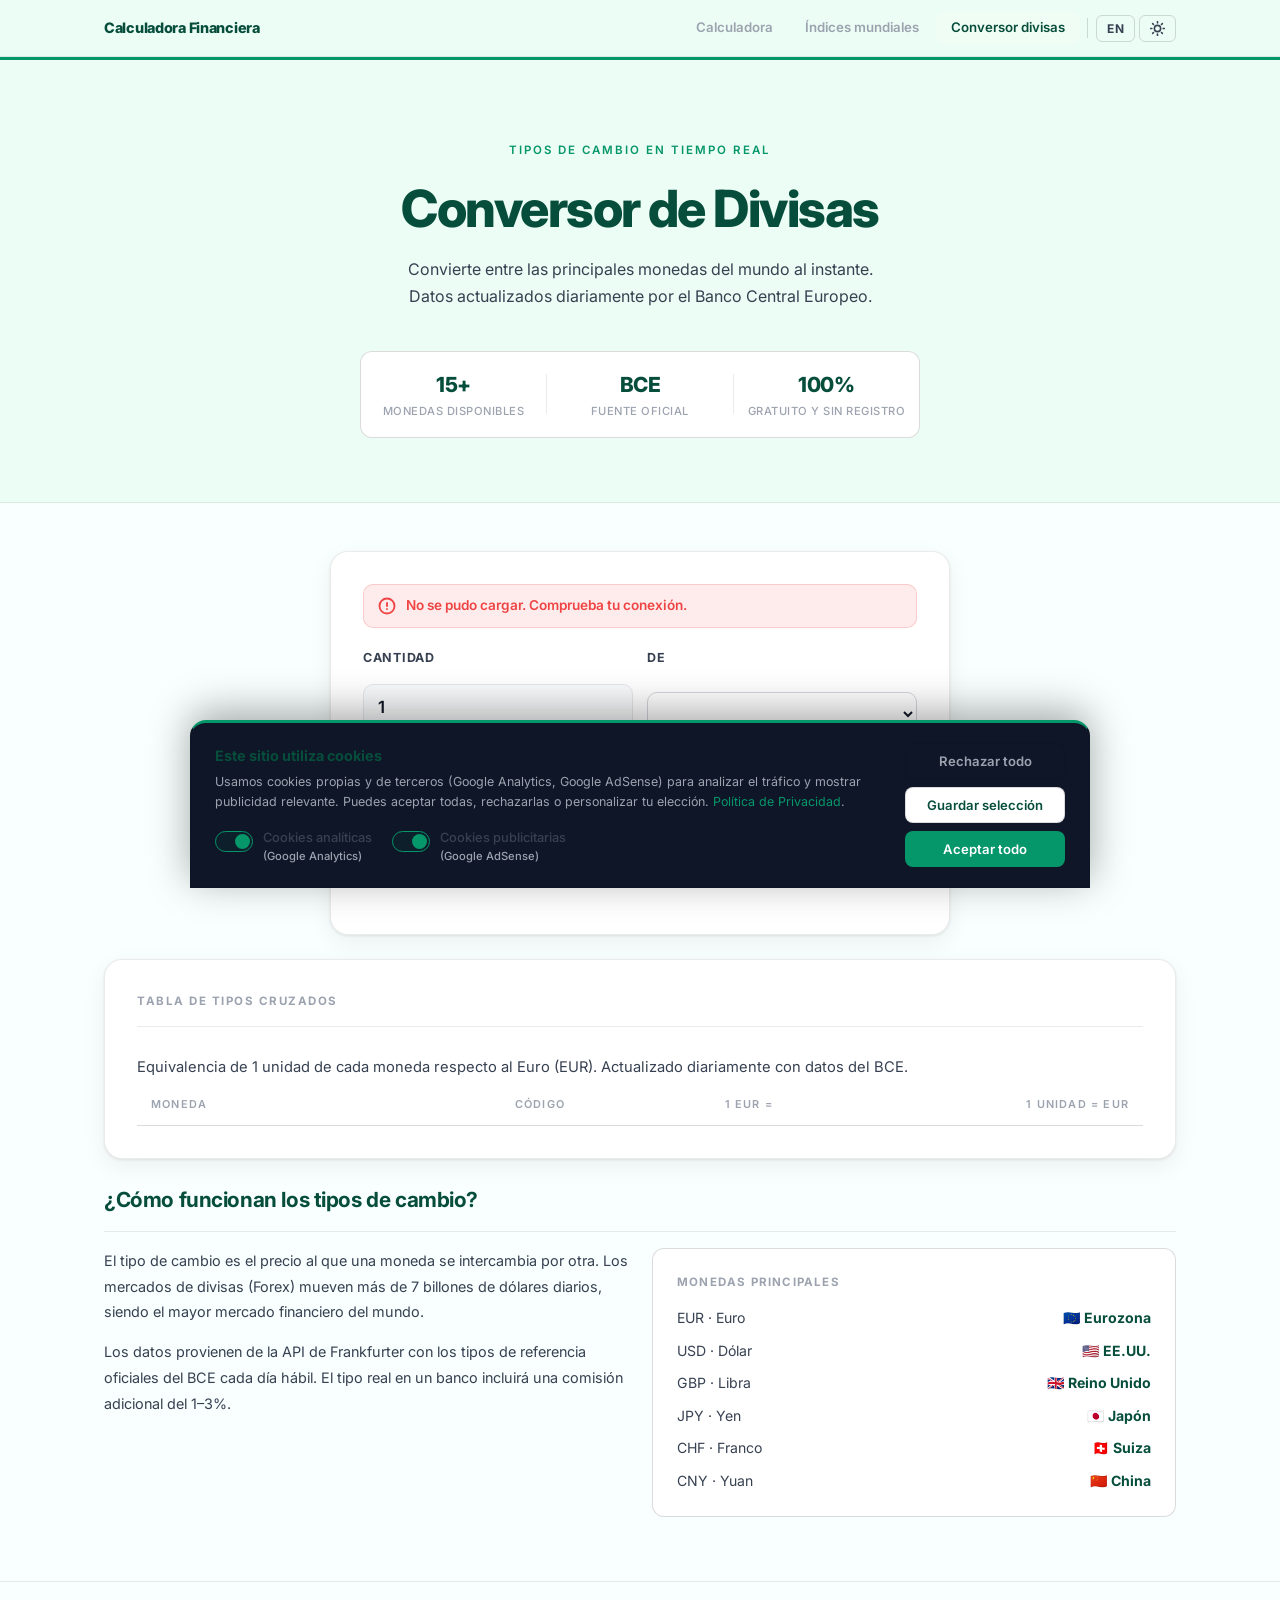
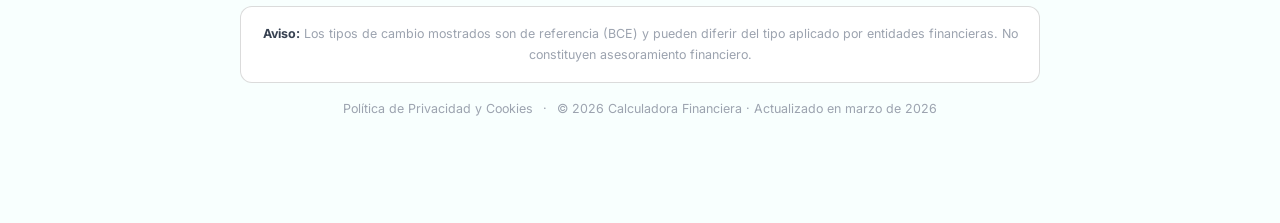
==== conversor.html @ e40b364d "la madre que me pario" ====
<!DOCTYPE html>
<html lang="es">
<head>
  <meta charset="UTF-8" />
  <script>
    document.documentElement.setAttribute('data-theme',
      localStorage.getItem('theme') ||
      (window.matchMedia('(prefers-color-scheme: light)').matches ? 'light' : 'dark')
    );
  </script>
  <meta name="viewport" content="width=device-width, initial-scale=1.0" />
  <meta name="description" content="Conversor de divisas en tiempo real. Convierte entre Euro, Dólar, Libra, Yen, Franco Suizo, Yuan y más de 15 monedas al instante." />
  <meta name="robots" content="index, follow" />
  <link rel="canonical" href="https://calculadoracompuesta.netlify.app/conversor.html" />
  <link rel="icon" type="image/svg+xml" href="favicon.svg" />

  <!-- Open Graph -->
  <meta property="og:type"         content="website" />
  <meta property="og:title"        content="Conversor de Divisas en Tiempo Real" />
  <meta property="og:description"  content="Convierte entre más de 15 monedas al instante. Gratis y sin registro." />
  <meta property="og:url"          content="https://calculadoracompuesta.netlify.app/conversor.html" />
  <meta property="og:image"        content="https://calculadoracompuesta.netlify.app/og-image.png" />
  <meta property="og:image:width"  content="1200" />
  <meta property="og:image:height" content="630" />
  <meta property="og:locale"       content="es_ES" />

  <!-- Twitter / X -->
  <meta name="twitter:card"        content="summary_large_image" />
  <meta name="twitter:title"       content="Conversor de Divisas en Tiempo Real" />
  <meta name="twitter:image"       content="https://calculadoracompuesta.netlify.app/og-image.png" />

  <title>Conversor de Divisas en Tiempo Real | Calculadora Financiera</title>

  <link rel="preconnect" href="https://fonts.googleapis.com" />
  <link rel="preconnect" href="https://fonts.gstatic.com" crossorigin />
  <link href="https://fonts.googleapis.com/css2?family=Inter:wght@400;600;700;800&display=swap" rel="stylesheet" />
  <link rel="stylesheet" href="style.css" />
  <link rel="stylesheet" href="cookies.css" />
  <link rel="stylesheet" href="conversor.css" />
</head>
<body>

  <!-- NAV -->
  <nav class="site-nav">
    <div class="nav-inner">
      <a href="index.html" class="nav-logo" data-i18n="nav.logo">Calculadora Financiera</a>
      <div class="nav-links">
        <a href="index.html"    class="nav-link" data-i18n="nav.calc">Calculadora</a>
        <a href="indices.html"  class="nav-link" data-i18n="nav.indices">Índices mundiales</a>
        <a href="conversor.html" class="nav-link active" data-i18n="nav.conversor">Conversor divisas</a>
        <div class="nav-divider"></div>
        <button class="nav-btn lang-btn" id="lang-toggle" onclick="toggleLang()" title="Switch language">EN</button>
        <button class="nav-btn theme-btn" id="theme-toggle" onclick="toggleTheme()" aria-label="Cambiar tema">
          <svg class="icon-moon" width="15" height="15" viewBox="0 0 24 24" fill="none" stroke="currentColor" stroke-width="2.5" stroke-linecap="round" stroke-linejoin="round"><path d="M21 12.79A9 9 0 1 1 11.21 3 7 7 0 0 0 21 12.79z"/></svg>
          <svg class="icon-sun"  width="15" height="15" viewBox="0 0 24 24" fill="none" stroke="currentColor" stroke-width="2.5" stroke-linecap="round" stroke-linejoin="round"><circle cx="12" cy="12" r="5"/><line x1="12" y1="1" x2="12" y2="3"/><line x1="12" y1="21" x2="12" y2="23"/><line x1="4.22" y1="4.22" x2="5.64" y2="5.64"/><line x1="18.36" y1="18.36" x2="19.78" y2="19.78"/><line x1="1" y1="12" x2="3" y2="12"/><line x1="21" y1="12" x2="23" y2="12"/><line x1="4.22" y1="19.78" x2="5.64" y2="18.36"/><line x1="18.36" y1="5.64" x2="19.78" y2="4.22"/></svg>
        </button>
      </div>
    </div>
  </nav>

  <!-- HEADER -->
  <header>
    <div class="header-inner">
      <div class="header-label" data-i18n="conv.header.label">Tipos de cambio en tiempo real</div>
      <h1 data-i18n="conv.header.h1">Conversor de Divisas</h1>
      <p data-i18n="conv.header.p">Convierte entre las principales monedas del mundo al instante. Datos actualizados diariamente por el Banco Central Europeo.</p>
      <div class="header-stats">
        <div class="stat"><span class="stat-num">15+</span><span class="stat-desc" data-i18n="conv.stat1">monedas disponibles</span></div>
        <div class="stat-divider"></div>
        <div class="stat"><span class="stat-num">BCE</span><span class="stat-desc" data-i18n="conv.stat2">fuente oficial</span></div>
        <div class="stat-divider"></div>
        <div class="stat"><span class="stat-num">100%</span><span class="stat-desc" data-i18n="stat.free">gratuito y sin registro</span></div>
      </div>
    </div>
  </header>

  <main class="container">

    <!-- CONVERSOR PRINCIPAL -->
    <div class="card conv-card">

      <!-- Estado: cargando / error -->
      <div id="conv-status" class="conv-status conv-loading">
        <svg width="18" height="18" viewBox="0 0 24 24" fill="none" stroke="currentColor" stroke-width="2.5" stroke-linecap="round" stroke-linejoin="round" class="spin"><path d="M21 12a9 9 0 1 1-6.219-8.56"/></svg>
        <span data-i18n="conv.loading">Cargando tipos de cambio…</span>
      </div>

      <!-- FILA ORIGEN -->
      <div class="conv-row">
        <div class="conv-field">
          <label for="amount-from" data-i18n="conv.amount">Cantidad</label>
          <input type="number" id="amount-from" value="1" min="0" step="any"
                 oninput="convertFrom()" autocomplete="off" />
        </div>
        <div class="conv-field">
          <label for="currency-from" data-i18n="conv.from">De</label>
          <select id="currency-from" onchange="convertFrom()"></select>
        </div>
      </div>

      <!-- BOTÓN SWAP -->
      <div class="conv-swap-row">
        <button class="conv-swap-btn" onclick="swapCurrencies()" aria-label="Intercambiar monedas" title="Intercambiar">
          <svg width="20" height="20" viewBox="0 0 24 24" fill="none" stroke="currentColor" stroke-width="2.5" stroke-linecap="round" stroke-linejoin="round">
            <path d="M7 16V4m0 0L3 8m4-4l4 4"/><path d="M17 8v12m0 0l4-4m-4 4l-4-4"/>
          </svg>
        </button>
        <div class="conv-rate-badge" id="rate-badge"></div>
      </div>

      <!-- FILA DESTINO -->
      <div class="conv-row">
        <div class="conv-field">
          <label for="amount-to" data-i18n="conv.result">Resultado</label>
          <input type="number" id="amount-to" value="" min="0" step="any"
                 oninput="convertTo()" autocomplete="off" />
        </div>
        <div class="conv-field">
          <label for="currency-to" data-i18n="conv.to">A</label>
          <select id="currency-to" onchange="convertFrom()"></select>
        </div>
      </div>

      <!-- ÚLTIMA ACTUALIZACIÓN -->
      <p class="conv-updated" id="conv-updated"></p>

    </div>

    <!-- TABLA DE TIPOS CRUZADOS -->
    <div class="card" style="margin-top:24px;">
      <h2 data-i18n="conv.table.h2">Tabla de tipos cruzados</h2>
      <p class="content-lead" data-i18n="conv.table.p">Equivalencia de 1 unidad de cada moneda respecto al Euro (EUR). Actualizado diariamente con datos del BCE.</p>
      <div class="table-wrap" style="margin-top:16px;">
        <table id="rates-table">
          <thead>
            <tr>
              <th data-i18n="conv.th.currency">Moneda</th>
              <th data-i18n="conv.th.code">Código</th>
              <th data-i18n="conv.th.rate">1 EUR =</th>
              <th data-i18n="conv.th.inverse">1 unidad = EUR</th>
            </tr>
          </thead>
          <tbody id="rates-tbody"></tbody>
        </table>
      </div>
    </div>

    <!-- SECCIÓN EDUCATIVA -->
    <section class="content-section" style="margin-top:24px;">
      <h2 class="content-h2" data-i18n="conv.edu.h2">¿Cómo funcionan los tipos de cambio?</h2>
      <div class="content-grid">
        <div>
          <p data-i18n="conv.edu.p1">El tipo de cambio es el precio al que una moneda se intercambia por otra. Los mercados de divisas (Forex) mueven más de 7 billones de dólares diarios, siendo el mayor mercado financiero del mundo. Los tipos fluctúan continuamente por factores como inflación, tipos de interés, balanza comercial y decisiones de los bancos centrales.</p>
          <p style="margin-top:14px" data-i18n="conv.edu.p2">Los datos de este conversor provienen de la API de Frankfurter, que publica los tipos de referencia oficiales del Banco Central Europeo cada día hábil. Son tipos interbancarios: el tipo real que obtendrás en un banco o casa de cambio incluirá una comisión adicional del 1–3%.</p>
        </div>
        <div class="example-box">
          <div class="example-title" data-i18n="conv.edu.box.title">Monedas principales</div>
          <ul class="example-list">
            <li><span>EUR · Euro</span><strong>🇪🇺 Eurozona</strong></li>
            <li><span>USD · Dólar</span><strong>🇺🇸 EE.UU.</strong></li>
            <li><span>GBP · Libra</span><strong>🇬🇧 Reino Unido</strong></li>
            <li><span>JPY · Yen</span><strong>🇯🇵 Japón</strong></li>
            <li><span>CHF · Franco</span><strong>🇨🇭 Suiza</strong></li>
            <li><span>CNY · Yuan</span><strong>🇨🇳 China</strong></li>
          </ul>
        </div>
      </div>
    </section>

  </main>

  <footer>
    <div class="footer-inner">
      <div class="footer-disclaimer">
        <strong>Aviso:</strong> <span data-i18n="conv.footer.disc">Los tipos de cambio mostrados son de referencia (BCE) y pueden diferir del tipo aplicado por entidades financieras. No constituyen asesoramiento financiero.</span>
      </div>
      <div class="footer-links">
        <a href="privacidad.html" data-i18n="footer.privacy">Política de Privacidad y Cookies</a>
        <span>·</span>
        <span data-i18n="footer.copy">© 2026 Calculadora Financiera</span>
      </div>
    </div>
  </footer>

  <script src="conversor.js"></script>
  <script src="cookies.js"></script>
  <script src="i18n.js"></script>

</body>
</html>
---- style.css ----
/* ══════════════════════════════════════════
   RESET
══════════════════════════════════════════ */
*, *::before, *::after { box-sizing: border-box; margin: 0; padding: 0; }

/* ══════════════════════════════════════════
   TOKENS DARK (default) — Emerald Finance
══════════════════════════════════════════ */
:root {
  --bg:          #07100a;
  --bg-subtle:   #0c1810;
  --surface:     #101f14;
  --surface-mid: #152619;
  --surface-hi:  #1b3020;
  --border:      rgba(255,255,255,0.07);
  --border-mid:  rgba(255,255,255,0.12);
  /* Acento Esmeralda — dinero, crecimiento */
  --accent:      #10b981;
  --accent-glow: rgba(16,185,129,0.2);
  --accent-soft: rgba(16,185,129,0.08);
  --green:       #34d399;
  --green-soft:  rgba(52,211,153,0.1);
  --violet:      #818cf8;
  --amber:       #fbbf24;
  --red:         #f87171;
  --text-1:      #f0fdf4;
  --text-2:      #94a3b8;
  --text-3:      #4a6a60;
  --radius-sm:   8px;
  --radius-md:   12px;
  --radius-lg:   18px;
  --shadow-card: 0 1px 3px rgba(0,0,0,0.6), 0 8px 24px rgba(0,0,0,0.4);
}

/* ══════════════════════════════════════════
   TOKENS LIGHT
══════════════════════════════════════════ */
[data-theme="light"] {
  --bg:          #f8fffe;
  --bg-subtle:   #ecfdf5;
  --surface:     #ffffff;
  --surface-mid: #f0fdf4;
  --surface-hi:  #d1fae5;
  --border:      rgba(0,0,0,0.08);
  --border-mid:  rgba(0,0,0,0.14);
  --accent:      #059669;
  --accent-glow: rgba(5,150,105,0.15);
  --accent-soft: rgba(5,150,105,0.07);
  --green:       #059669;
  --green-soft:  rgba(5,150,105,0.1);
  --violet:      #7c3aed;
  --amber:       #d97706;
  --red:         #dc2626;
  --text-1:      #064e3b;
  --text-2:      #374151;
  --text-3:      #9ca3af;
  --shadow-card: 0 1px 3px rgba(0,0,0,0.08), 0 8px 24px rgba(0,0,0,0.06);
}

/* ══════════════════════════════════════════
   BASE
══════════════════════════════════════════ */
html { scroll-behavior: smooth; }
body {
  font-family: 'Inter', -apple-system, sans-serif;
  background: var(--bg);
  color: var(--text-1);
  min-height: 100vh;
  padding-bottom: 80px;
  font-size: 15px;
  line-height: 1.6;
  -webkit-font-smoothing: antialiased;
  transition: background 0.25s ease, color 0.25s ease;
}

/* ══════════════════════════════════════════
   HEADER
══════════════════════════════════════════ */
header {
  background: var(--bg-subtle);
  border-bottom: 1px solid var(--border);
  padding: 80px 24px 64px;
  position: relative;
}
header::before {
  content: '';
  position: absolute;
  top: 0; left: 0; right: 0;
  height: 3px;
  background: var(--accent);
}
.header-inner  { max-width: 720px; margin: 0 auto; text-align: center; }
.header-label  { display: inline-block; font-size: 0.72rem; font-weight: 600; letter-spacing: 2px; text-transform: uppercase; color: var(--accent); margin-bottom: 20px; }
header h1      { font-size: clamp(2rem, 5vw, 3.2rem); font-weight: 800; line-height: 1.15; color: var(--text-1); letter-spacing: -0.03em; margin-bottom: 18px; }
header p       { color: var(--text-2); font-size: 1rem; max-width: 500px; margin: 0 auto 40px; line-height: 1.7; }

.header-stats  { display: flex; justify-content: center; align-items: center; gap: 0; border: 1px solid var(--border-mid); border-radius: var(--radius-md); background: var(--surface); overflow: hidden; max-width: 560px; margin: 0 auto; }
.stat          { flex: 1; padding: 16px 12px; text-align: center; }
.stat-num      { display: block; font-size: 1.3rem; font-weight: 800; color: var(--text-1); letter-spacing: -0.02em; }
.stat-desc     { display: block; font-size: 0.7rem; color: var(--text-3); font-weight: 500; margin-top: 2px; text-transform: uppercase; letter-spacing: 0.5px; }
.stat-divider  { width: 1px; height: 40px; background: var(--border); }
@media (max-width: 500px) { .header-stats { flex-direction: column; } .stat-divider { width: 80%; height: 1px; } }

/* ══════════════════════════════════════════
   LAYOUT
══════════════════════════════════════════ */
.container { max-width: 1120px; margin: 0 auto; padding: 48px 24px 0; }
.grid      { display: grid; grid-template-columns: 1fr 1fr; gap: 24px; align-items: start; }
@media (max-width: 768px) { .grid { grid-template-columns: 1fr; } }

/* ══════════════════════════════════════════
   CARDS
══════════════════════════════════════════ */
.card    { background: var(--surface); border: 1px solid var(--border); border-radius: var(--radius-lg); padding: 32px; box-shadow: var(--shadow-card); }
.card h2 { font-size: 0.72rem; font-weight: 700; color: var(--text-3); text-transform: uppercase; letter-spacing: 1.5px; margin-bottom: 28px; padding-bottom: 16px; border-bottom: 1px solid var(--border); }

/* ══════════════════════════════════════════
   FIELDS
══════════════════════════════════════════ */
.field        { margin-bottom: 24px; }
label         { display: flex; justify-content: space-between; align-items: center; font-size: 0.85rem; color: var(--text-2); font-weight: 500; margin-bottom: 10px; }
.val-wrap     { display: flex; align-items: center; gap: 4px; background: var(--surface-hi); border: 1px solid var(--border-mid); border-radius: var(--radius-sm); padding: 5px 10px; transition: border-color 0.2s; }
.val-wrap:focus-within { border-color: var(--accent); box-shadow: 0 0 0 3px var(--accent-glow); }
.num-input    { background: transparent; border: none; color: var(--text-1); font-weight: 600; font-size: 0.88rem; font-family: 'Inter', sans-serif; width: 70px; text-align: right; outline: none; -moz-appearance: textfield; appearance: textfield; }
.num-input::-webkit-outer-spin-button,
.num-input::-webkit-inner-spin-button { -webkit-appearance: none; appearance: none; }
.unit         { color: var(--text-3); font-size: 0.8rem; font-weight: 500; }

/* ══════════════════════════════════════════
   RANGE SLIDER
══════════════════════════════════════════ */
input[type=range] {
  -webkit-appearance: none;
  appearance: none;
  width: 100%;
  height: 4px;
  border-radius: 50px;
  background: var(--surface-hi);
  outline: none;
  cursor: pointer;
}
input[type=range]::-webkit-slider-thumb {
  -webkit-appearance: none;
  appearance: none;
  width: 18px;
  height: 18px;
  border-radius: 50%;
  background: var(--text-1);
  border: 3px solid var(--accent);
  cursor: pointer;
  transition: transform 0.15s, box-shadow 0.15s;
}
input[type=range]::-webkit-slider-thumb:hover {
  transform: scale(1.15);
  box-shadow: 0 0 0 6px var(--accent-glow);
}
input[type=range]::-moz-range-thumb {
  appearance: none;
  width: 18px;
  height: 18px;
  border-radius: 50%;
  background: var(--text-1);
  border: 3px solid var(--accent);
  cursor: pointer;
  transition: transform 0.15s, box-shadow 0.15s;
}

/* ══════════════════════════════════════════
   SELECT
══════════════════════════════════════════ */
select { width: 100%; background: var(--surface-hi); border: 1px solid var(--border-mid); color: var(--text-1); padding: 10px 14px; border-radius: var(--radius-sm); font-size: 0.88rem; font-family: 'Inter', sans-serif; cursor: pointer; outline: none; margin-top: 8px; transition: border-color 0.2s; }
select:focus { border-color: var(--accent); box-shadow: 0 0 0 3px var(--accent-glow); }

/* ══════════════════════════════════════════
   RESULT BOXES
══════════════════════════════════════════ */
.results-grid   { display: grid; grid-template-columns: 1fr 1fr; gap: 12px; margin-bottom: 28px; }
.result-box     { background: var(--bg-subtle); border-radius: var(--radius-md); padding: 18px 16px; border: 1px solid var(--border); position: relative; overflow: hidden; }
.result-box::before { content: ''; position: absolute; top: 0; left: 0; right: 0; height: 2px; }
.result-box.highlight::before { background: var(--green); }
.result-box.accent::before    { background: var(--accent); }
.result-box.purple::before    { background: var(--violet); }
.result-box.orange::before    { background: var(--amber); }
.result-box .label { font-size: 0.68rem; color: var(--text-3); font-weight: 600; text-transform: uppercase; letter-spacing: 1.2px; margin-bottom: 8px; }
.result-box .value { font-size: 1.25rem; font-weight: 800; letter-spacing: -0.02em; color: var(--text-1); }

/* ══════════════════════════════════════════
   CHART
══════════════════════════════════════════ */
.chart-wrapper { position: relative; width: 100%; height: 280px; }

/* ══════════════════════════════════════════
   TABLE
══════════════════════════════════════════ */
.table-wrap            { overflow-x: auto; -webkit-overflow-scrolling: touch; }
table                  { width: 100%; border-collapse: collapse; font-size: 0.83rem; }
thead tr               { border-bottom: 1px solid var(--border-mid); }
thead th               { color: var(--text-3); text-transform: uppercase; font-size: 0.68rem; letter-spacing: 1.2px; font-weight: 600; padding: 0 14px 12px; }
th, td                 { padding: 12px 14px; text-align: right; }
th:first-child, td:first-child { text-align: left; }
tbody tr               { border-bottom: 1px solid var(--border); transition: background 0.1s; }
tbody tr:last-child    { border-bottom: none; }
tbody tr:hover         { background: var(--surface-mid); }
td                     { color: var(--text-2); }
td:first-child         { color: var(--text-1); font-weight: 600; }
td.pos                 { color: var(--green); font-weight: 700; }
td strong              { color: var(--text-1); }

/* ══════════════════════════════════════════
   ACCORDION
══════════════════════════════════════════ */
.accordion-section { margin-top: 48px; padding-bottom: 20px; }
.accordion         { background: var(--surface); border: 1px solid var(--border); border-radius: var(--radius-md); margin-bottom: 8px; overflow: hidden; }
.accordion-btn     { width: 100%; background: none; border: none; color: var(--text-1); font-family: 'Inter', sans-serif; font-size: 0.9rem; font-weight: 600; padding: 18px 22px; text-align: left; cursor: pointer; display: flex; justify-content: space-between; align-items: center; gap: 12px; transition: background 0.15s; letter-spacing: -0.01em; }
.accordion-btn:hover { background: var(--surface-mid); }
.accordion-btn[aria-expanded="true"] { color: var(--text-1); border-bottom: 1px solid var(--border); }
.accordion-icon { flex-shrink: 0; width: 20px; height: 20px; position: relative; transition: transform 0.3s; }
.accordion-icon::before, .accordion-icon::after { content: ''; position: absolute; background: var(--text-3); border-radius: 2px; transition: background 0.2s; }
.accordion-icon::before { width: 10px; height: 1.5px; top: 50%; left: 50%; transform: translate(-50%, -50%); }
.accordion-icon::after  { width: 1.5px; height: 10px; top: 50%; left: 50%; transform: translate(-50%, -50%); }
.accordion-btn[aria-expanded="true"] .accordion-icon { transform: rotate(45deg); }
.accordion-btn[aria-expanded="true"] .accordion-icon::before,
.accordion-btn[aria-expanded="true"] .accordion-icon::after { background: var(--accent); }
.accordion-body       { max-height: 0; overflow: hidden; transition: max-height 0.35s ease, padding 0.35s ease; padding: 0 22px; }
.accordion-body.open  { max-height: 300px; padding: 18px 22px; }
.accordion-body p     { font-size: 0.88rem; color: var(--text-2); line-height: 1.8; }

/* ══════════════════════════════════════════
   FOOTER
══════════════════════════════════════════ */
footer { text-align: center; margin-top: 64px; padding: 24px; border-top: 1px solid var(--border); color: var(--text-3); font-size: 0.78rem; }

/* ══════════════════════════════════════════
   CONTENIDO EDUCATIVO
══════════════════════════════════════════ */
.content-section { margin-top: 48px; }
.content-h2      { font-size: 1.3rem; font-weight: 700; color: var(--text-1); letter-spacing: -0.02em; margin-bottom: 16px; padding-bottom: 14px; border-bottom: 1px solid var(--border); }
.content-lead    { color: var(--text-2); font-size: 0.92rem; line-height: 1.7; }
.content-note    { margin-top: 12px; font-size: 0.78rem; color: var(--text-3); line-height: 1.6; }
.content-grid    { display: grid; grid-template-columns: 1fr 1fr; gap: 24px; align-items: start; }
.content-grid p  { font-size: 0.9rem; color: var(--text-2); line-height: 1.8; }
@media (max-width: 680px) { .content-grid { grid-template-columns: 1fr; } }

.example-box    { background: var(--surface); border: 1px solid var(--border-mid); border-radius: var(--radius-md); padding: 24px; }
.example-title  { font-size: 0.72rem; font-weight: 700; color: var(--text-3); text-transform: uppercase; letter-spacing: 1.2px; margin-bottom: 16px; }
.example-list   { list-style: none; display: flex; flex-direction: column; gap: 10px; }
.example-list li { display: flex; justify-content: space-between; font-size: 0.88rem; }
.example-list li span  { color: var(--text-2); }
.example-list li strong { color: var(--text-1); font-weight: 700; }
.example-list li.divider { border-top: 1px solid var(--border); padding-top: 4px; margin-top: 4px; }
.highlight-val  { color: var(--green) !important; font-size: 1rem; }
.green-val      { color: #60a5fa !important; }
.example-note   { margin-top: 14px; font-size: 0.75rem; color: var(--text-3); line-height: 1.6; border-top: 1px solid var(--border); padding-top: 12px; }

/* ══════════════════════════════════════════
   FAQ
══════════════════════════════════════════ */
.faq-list     { display: flex; flex-direction: column; gap: 0; border: 1px solid var(--border); border-radius: var(--radius-lg); overflow: hidden; }
.faq-item     { padding: 22px 26px; border-bottom: 1px solid var(--border); background: var(--surface); transition: background 0.15s; }
.faq-item:last-child { border-bottom: none; }
.faq-item:hover { background: var(--surface-mid); }
.faq-q        { font-size: 0.95rem; font-weight: 700; color: var(--text-1); margin-bottom: 10px; letter-spacing: -0.01em; }
.faq-a        { font-size: 0.88rem; color: var(--text-2); line-height: 1.8; }

/* ══════════════════════════════════════════
   FOOTER MEJORADO
══════════════════════════════════════════ */
.footer-inner       { max-width: 800px; margin: 0 auto; }
.footer-disclaimer  { font-size: 0.78rem; color: var(--text-3); line-height: 1.7; background: var(--surface); border: 1px solid var(--border); border-radius: var(--radius-md); padding: 16px 20px; margin-bottom: 16px; }
.footer-disclaimer strong { color: var(--text-2); }
.footer-links       { display: flex; justify-content: center; align-items: center; gap: 10px; font-size: 0.78rem; color: var(--text-3); margin-top: 12px; }
.footer-links a     { color: var(--text-3); text-decoration: none; }
.footer-links a:hover { color: var(--accent); }

/* ══════════════════════════════════════════
   NAV
══════════════════════════════════════════ */
.site-nav    { background: var(--bg-subtle); border-bottom: 1px solid var(--border); position: sticky; top: 0; z-index: 100; }
.nav-inner   { max-width: 1120px; margin: 0 auto; padding: 0 24px; display: flex; justify-content: space-between; align-items: center; height: 56px; }
.nav-logo    { font-size: 0.9rem; font-weight: 800; color: var(--text-1); text-decoration: none; letter-spacing: -0.02em; }
.nav-links   { display: flex; gap: 4px; align-items: center; }
.nav-link    { font-size: 0.83rem; font-weight: 600; color: var(--text-3); text-decoration: none; padding: 6px 14px; border-radius: 8px; transition: color 0.15s, background 0.15s; }
.nav-link:hover, .nav-link.active { color: var(--text-1); background: var(--surface-mid); }

/* ══════════════════════════════════════════
   ÍNDICES
══════════════════════════════════════════ */
.index-filters  { display: flex; flex-wrap: wrap; gap: 8px; }
.filter-btn     { font-family: 'Inter', sans-serif; font-size: 0.8rem; font-weight: 700; padding: 7px 16px; border-radius: 50px; border: 2px solid var(--c, #3b82f6); background: transparent; color: var(--text-2); cursor: pointer; transition: all 0.15s; opacity: 0.45; }
.filter-btn.active { background: color-mix(in srgb, var(--c, #3b82f6) 15%, transparent); color: var(--text-1); opacity: 1; }
.index-year-selector { display: flex; align-items: center; gap: 12px; font-size: 0.85rem; color: var(--text-2); font-weight: 600; }
.index-year-selector select { width: auto; margin-top: 0; }
.idx-dot { display: inline-block; width: 10px; height: 10px; border-radius: 50%; margin-right: 8px; }
td.neg { color: #f87171; font-weight: 700; }

/* ══════════════════════════════════════════
   THEME & LANG CONTROLS
══════════════════════════════════════════ */
.nav-divider { width: 1px; height: 20px; background: var(--border-mid); margin: 0 4px; align-self: center; }
.nav-btn     { background: transparent; border: 1px solid var(--border-mid); color: var(--text-2); font-family: 'Inter', sans-serif; font-size: 0.75rem; font-weight: 700; padding: 5px 10px; border-radius: 6px; cursor: pointer; display: flex; align-items: center; gap: 5px; letter-spacing: 0.4px; transition: all 0.15s; min-width: 36px; justify-content: center; }
.nav-btn:hover { color: var(--text-1); border-color: var(--accent); background: var(--accent-soft); }
.theme-btn .icon-sun  { display: none; }
.theme-btn .icon-moon { display: block; }
[data-theme="light"] .theme-btn .icon-sun  { display: block; }
[data-theme="light"] .theme-btn .icon-moon { display: none; }

/* ══════════════════════════════════════════
   LIGHT MODE FIXES
══════════════════════════════════════════ */
[data-theme="light"] select             { background: var(--surface-hi); color: var(--text-1); border-color: var(--border-mid); }
[data-theme="light"] .num-input         { color: var(--text-1); }
[data-theme="light"] input[type=range]  { background: var(--surface-hi); }
[data-theme="light"] td.neg            { color: var(--red); }
[data-theme="light"] .footer-disclaimer { background: var(--surface); border-color: var(--border-mid); }
[data-theme="light"] .accordion-btn:hover { background: var(--surface-mid); }
[data-theme="light"] .faq-item:hover   { background: var(--surface-mid); }

/* ══════════════════════════════════════════
   TRANSICIÓN SUAVE
══════════════════════════════════════════ */
.card, .result-box, .faq-item, .accordion, .example-box, .footer-disclaimer, .site-nav, header, footer {
  transition: background 0.25s ease, border-color 0.25s ease;
}

/* ══════════════════════════════════════════
   BOTÓN COMPARTIR
══════════════════════════════════════════ */
.share-row {
  display: flex;
  align-items: center;
  gap: 12px;
  margin-top: 20px;
  flex-wrap: wrap;
}
.share-btn {
  display: inline-flex;
  align-items: center;
  gap: 8px;
  background: transparent;
  border: 1px solid var(--border-mid);
  color: var(--text-2);
  font-family: 'Inter', sans-serif;
  font-size: 0.82rem;
  font-weight: 600;
  padding: 9px 18px;
  border-radius: 8px;
  cursor: pointer;
  transition: all 0.15s;
  letter-spacing: 0.2px;
}
.share-btn:hover {
  color: var(--accent);
  border-color: var(--accent);
  background: var(--accent-soft);
}
.share-btn.copied {
  color: var(--green);
  border-color: var(--green);
  background: var(--green-soft);
}
.share-toast {
  display: inline-flex;
  align-items: center;
  gap: 6px;
  font-size: 0.8rem;
  font-weight: 600;
  color: var(--green);
  background: var(--green-soft);
  border: 1px solid rgba(52,211,153,0.25);
  border-radius: 8px;
  padding: 8px 14px;
  opacity: 0;
  transform: translateY(4px);
  transition: opacity 0.2s ease, transform 0.2s ease;
  pointer-events: none;
}
.share-toast.visible {
  opacity: 1;
  transform: translateY(0);
}
---- cookies.css ----
/* ════════════════════════════════════════
   COOKIE BANNER — usa variables CSS del tema
   para coincidir con la paleta de la web
   ════════════════════════════════════════ */

#cookie-banner {
  position: fixed;
  bottom: 0; left: 0; right: 0;
  z-index: 9999;
  padding: 12px 16px;
  font-family: 'Inter', -apple-system, sans-serif;
  transform: translateY(110%);
  transition: transform 0.4s cubic-bezier(0.16, 1, 0.3, 1);
}
#cookie-banner.cb-visible { transform: translateY(0); }

.cb-inner {
  max-width: 900px;
  margin: 0 auto;
  /* Paleta: usa variables del tema */
  background: var(--card-bg, #0f1628);
  border: 1px solid var(--border, rgba(255,255,255,0.1));
  border-top: 3px solid var(--accent, #2563eb);
  border-radius: 16px 16px 0 0;
  padding: 20px 24px;
  box-shadow: 0 -8px 40px rgba(0,0,0,0.35);
  display: grid;
  grid-template-columns: 1fr auto;
  grid-template-rows: auto auto;
  gap: 14px 24px;
  align-items: center;
}

.cb-text    { grid-column: 1; grid-row: 1; }
.cb-title   { font-size: 0.9rem; font-weight: 700; color: var(--text-1, #f0f4ff); margin-bottom: 5px; }
.cb-desc    { font-size: 0.78rem; color: var(--text-3, #6b7fa8); line-height: 1.6; }
.cb-desc a  { color: var(--accent, #3b82f6); text-decoration: none; }
.cb-desc a:hover { text-decoration: underline; }

.cb-toggle-row {
  grid-column: 1; grid-row: 2;
  display: flex; flex-wrap: wrap; gap: 20px;
  align-items: center;
}
.cb-toggle-item  { display: flex; align-items: center; gap: 10px; }
.cb-toggle-label { font-size: 0.8rem; color: var(--text-2, #8b9cc8); font-weight: 500; }
.cb-toggle-label small { display: block; font-size: 0.7rem; color: var(--text-3, #4f608a); }

/* Switch toggle */
.cb-toggle { position: relative; display: inline-block; width: 38px; height: 21px; flex-shrink: 0; }
.cb-toggle input { opacity: 0; width: 0; height: 0; }
.cb-slider {
  position: absolute; inset: 0;
  background: var(--surface, #1e2d52);
  border-radius: 50px;
  border: 1px solid var(--border, rgba(255,255,255,0.08));
  cursor: pointer;
  transition: background 0.2s;
}
.cb-slider::before {
  content: '';
  position: absolute;
  width: 15px; height: 15px;
  border-radius: 50%;
  background: var(--text-3, #4f608a);
  top: 2px; left: 2px;
  transition: transform 0.2s, background 0.2s;
}
.cb-toggle input:checked + .cb-slider {
  background: var(--accent-soft, rgba(37,99,235,0.25));
  border-color: var(--accent, rgba(37,99,235,0.5));
}
.cb-toggle input:checked + .cb-slider::before {
  transform: translateX(17px);
  background: var(--accent, #2563eb);
}

/* Botones */
.cb-actions {
  grid-column: 2; grid-row: 1 / 3;
  display: flex; flex-direction: column; gap: 8px;
  align-items: stretch; min-width: 160px;
}
.cb-btn {
  font-family: 'Inter', sans-serif;
  font-size: 0.82rem; font-weight: 600;
  padding: 9px 16px;
  border-radius: var(--radius-sm, 8px);
  border: 1px solid transparent;
  cursor: pointer; text-align: center;
  white-space: nowrap; transition: all 0.15s;
}
.cb-accept        { background: var(--accent, #2563eb); color: #fff; }
.cb-accept:hover  { filter: brightness(1.1); }
.cb-custom        { background: var(--surface, #1e2d52); border-color: var(--border-mid, rgba(37,99,235,0.3)); color: var(--text-1, #f0f4ff); }
.cb-custom:hover  { border-color: var(--accent, #2563eb); }
.cb-reject        { background: transparent; border-color: var(--border, rgba(255,255,255,0.08)); color: var(--text-3, #6b7fa8); }
.cb-reject:hover  { color: var(--text-1, #f0f4ff); border-color: var(--border-mid, rgba(255,255,255,0.2)); }

@media (max-width: 640px) {
  .cb-inner   { grid-template-columns: 1fr; grid-template-rows: auto auto auto; }
  .cb-actions { grid-column: 1; grid-row: 3; flex-direction: row; flex-wrap: wrap; }
  .cb-btn     { flex: 1; min-width: 120px; }
}
---- conversor.css ----
/* ════════════════════════════════════════
   CONVERSOR DE DIVISAS
   ════════════════════════════════════════ */

/* ── Tarjeta principal ── */
.conv-card {
  max-width: 620px;
  margin: 0 auto;
}

/* ── Status bar ── */
.conv-status {
  display: flex;
  align-items: center;
  gap: 10px;
  padding: 10px 14px;
  border-radius: 10px;
  font-size: 0.85rem;
  font-weight: 600;
  margin-bottom: 20px;
}
.conv-loading {
  background: rgba(99,102,241,0.1);
  color: var(--accent, #6366f1);
  border: 1px solid rgba(99,102,241,0.2);
}
.conv-error {
  background: rgba(239,68,68,0.1);
  color: #ef4444;
  border: 1px solid rgba(239,68,68,0.2);
}

/* ── Filas del conversor ── */
.conv-row {
  display: grid;
  grid-template-columns: 1fr 1fr;
  gap: 14px;
  margin-bottom: 6px;
}
@media (max-width: 480px) {
  .conv-row { grid-template-columns: 1fr; }
}

.conv-field {
  display: flex;
  flex-direction: column;
  gap: 6px;
}
.conv-field label {
  font-size: 0.78rem;
  font-weight: 700;
  text-transform: uppercase;
  letter-spacing: 0.06em;
  color: var(--text-2, #8b9cc8);
}
.conv-field input,
.conv-field select {
  width: 100%;
  padding: 12px 14px;
  border-radius: 10px;
  border: 1.5px solid var(--border, rgba(255,255,255,0.08));
  background: var(--bg-input, rgba(255,255,255,0.04));
  color: var(--text-1, #f0f4ff);
  font-size: 1.05rem;
  font-weight: 600;
  font-family: inherit;
  transition: border-color 0.2s;
  box-sizing: border-box;
}
.conv-field input:focus,
.conv-field select:focus {
  outline: none;
  border-color: var(--accent, #6366f1);
}
.conv-field select {
  cursor: pointer;
  font-size: 0.88rem;
}

/* ── Fila swap ── */
.conv-swap-row {
  display: flex;
  align-items: center;
  justify-content: center;
  gap: 14px;
  margin: 10px 0;
}

.conv-swap-btn {
  display: flex;
  align-items: center;
  justify-content: center;
  width: 42px;
  height: 42px;
  border-radius: 50%;
  border: 1.5px solid var(--border, rgba(255,255,255,0.08));
  background: var(--bg-card, #111827);
  color: var(--accent, #6366f1);
  cursor: pointer;
  transition: background 0.2s, transform 0.2s, border-color 0.2s;
  flex-shrink: 0;
}
.conv-swap-btn:hover {
  background: rgba(99,102,241,0.15);
  border-color: var(--accent, #6366f1);
  transform: rotate(180deg);
}

.conv-rate-badge {
  font-size: 0.82rem;
  font-weight: 700;
  color: var(--accent, #6366f1);
  background: rgba(99,102,241,0.1);
  border: 1px solid rgba(99,102,241,0.2);
  padding: 5px 12px;
  border-radius: 20px;
  white-space: nowrap;
  min-height: 28px;
}

/* ── Última actualización ── */
.conv-updated {
  margin-top: 14px;
  font-size: 0.76rem;
  color: var(--text-2, #8b9cc8);
  text-align: center;
}

/* ── Badge en tabla ── */
.currency-badge {
  display: inline-block;
  padding: 2px 8px;
  border-radius: 6px;
  background: rgba(99,102,241,0.12);
  color: var(--accent, #6366f1);
  font-size: 0.8rem;
  font-weight: 700;
  letter-spacing: 0.04em;
}

/* ── Spinner ── */
@keyframes spin {
  to { transform: rotate(360deg); }
}
.spin { animation: spin 0.9s linear infinite; }

/* ── Tema light ── */
[data-theme="light"] .conv-field input,
[data-theme="light"] .conv-field select {
  background: #f9fafb;
  color: #111827;
  border-color: #e5e7eb;
}
[data-theme="light"] .conv-swap-btn {
  background: #ffffff;
  border-color: #e5e7eb;
}
[data-theme="light"] .conv-rate-badge {
  background: rgba(99,102,241,0.08);
}
/* ── Arreglo selects en tema oscuro ── */
[data-theme="dark"] .conv-field select {
  background: rgba(255,255,255,0.08) !important;
  color: #f0f4ff !important;
  border-color: rgba(255,255,255,0.15) !important;
}

[data-theme="dark"] .conv-field select option {
  background: #0f1628 !important;
  color: #f0f4ff !important;
}

/* ── Tema claro ── */
[data-theme="light"] .conv-field select {
  background: #ffffff !important;
  color: #111827 !important;
  border-color: #d1d5db !important;
}

[data-theme="light"] .conv-field select option {
  background: #ffffff !important;
  color: #111827 !important;
}
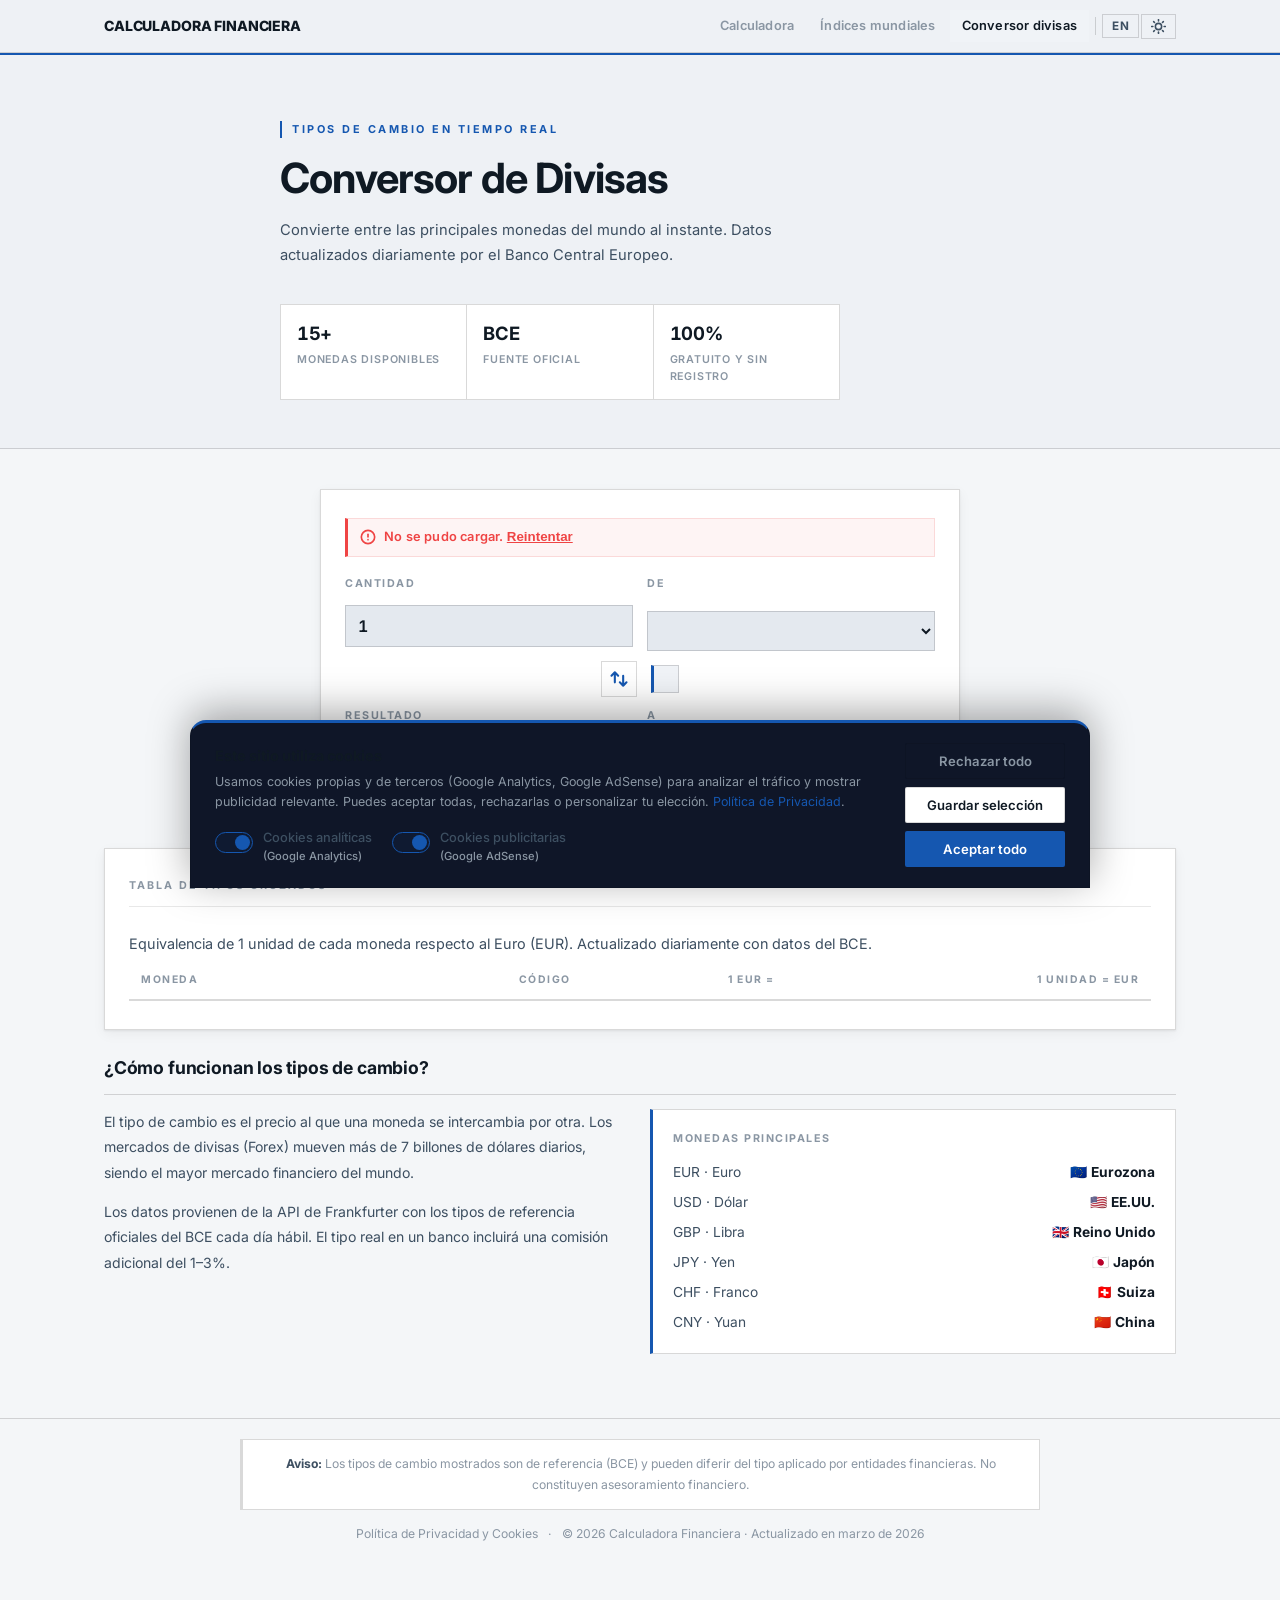
==== commit 68265a51: "fix: añadir data-i18n a los países en la lista de monedas principales" ====
--- a/conversor.html
+++ b/conversor.html
@@ -156,12 +156,12 @@
         <div class="example-box">
           <div class="example-title" data-i18n="conv.edu.box.title">Monedas principales</div>
           <ul class="example-list">
-            <li><span>EUR · Euro</span><strong>🇪🇺 Eurozona</strong></li>
-            <li><span>USD · Dólar</span><strong>🇺🇸 EE.UU.</strong></li>
-            <li><span>GBP · Libra</span><strong>🇬🇧 Reino Unido</strong></li>
-            <li><span>JPY · Yen</span><strong>🇯🇵 Japón</strong></li>
-            <li><span>CHF · Franco</span><strong>🇨🇭 Suiza</strong></li>
-            <li><span>CNY · Yuan</span><strong>🇨🇳 China</strong></li>
+            <li><span data-i18n="curr.eur.label">EUR · Euro</span><strong data-i18n="curr.eur.region">🇪🇺 Eurozona</strong></li>
+            <li><span data-i18n="curr.usd.label">USD · Dólar</span><strong data-i18n="curr.usd.region">🇺🇸 EE.UU.</strong></li>
+            <li><span data-i18n="curr.gbp.label">GBP · Libra</span><strong data-i18n="curr.gbp.region">🇬🇧 Reino Unido</strong></li>
+            <li><span data-i18n="curr.jpy.label">JPY · Yen</span><strong data-i18n="curr.jpy.region">🇯🇵 Japón</strong></li>
+            <li><span data-i18n="curr.chf.label">CHF · Franco</span><strong data-i18n="curr.chf.region">🇨🇭 Suiza</strong></li>
+            <li><span data-i18n="curr.cny.label">CNY · Yuan</span><strong data-i18n="curr.cny.region">🇨🇳 China</strong></li>
           </ul>
         </div>
       </div>
--- a/style.css
+++ b/style.css
@@ -4,57 +4,56 @@
 *, *::before, *::after { box-sizing: border-box; margin: 0; padding: 0; }
 
 /* ══════════════════════════════════════════
-   TOKENS DARK (default) — Emerald Finance
+   TOKENS DARK (default) — Professional Finance
 ══════════════════════════════════════════ */
 :root {
-  --bg:          #07100a;
-  --bg-subtle:   #0c1810;
-  --surface:     #101f14;
-  --surface-mid: #152619;
-  --surface-hi:  #1b3020;
-  --border:      rgba(255,255,255,0.07);
-  --border-mid:  rgba(255,255,255,0.12);
-  /* Acento Esmeralda — dinero, crecimiento */
-  --accent:      #10b981;
-  --accent-glow: rgba(16,185,129,0.2);
-  --accent-soft: rgba(16,185,129,0.08);
-  --green:       #34d399;
-  --green-soft:  rgba(52,211,153,0.1);
+  --bg:          #0a0d0f;
+  --bg-subtle:   #0f1317;
+  --surface:     #141a20;
+  --surface-mid: #1a2028;
+  --surface-hi:  #1f2733;
+  --border:      rgba(255,255,255,0.08);
+  --border-mid:  rgba(255,255,255,0.14);
+  --accent:      #1a73e8;
+  --accent-glow: rgba(26,115,232,0.12);
+  --accent-soft: rgba(26,115,232,0.07);
+  --green:       #22c55e;
+  --green-soft:  rgba(34,197,94,0.08);
   --violet:      #818cf8;
-  --amber:       #fbbf24;
-  --red:         #f87171;
-  --text-1:      #f0fdf4;
-  --text-2:      #94a3b8;
-  --text-3:      #4a6a60;
-  --radius-sm:   8px;
-  --radius-md:   12px;
-  --radius-lg:   18px;
-  --shadow-card: 0 1px 3px rgba(0,0,0,0.6), 0 8px 24px rgba(0,0,0,0.4);
+  --amber:       #f59e0b;
+  --red:         #ef4444;
+  --text-1:      #e8edf2;
+  --text-2:      #8a96a3;
+  --text-3:      #4a5568;
+  --radius-sm:   2px;
+  --radius-md:   3px;
+  --radius-lg:   4px;
+  --shadow-card: 0 1px 2px rgba(0,0,0,0.8), 0 4px 16px rgba(0,0,0,0.5);
 }
 
 /* ══════════════════════════════════════════
    TOKENS LIGHT
 ══════════════════════════════════════════ */
 [data-theme="light"] {
-  --bg:          #f8fffe;
-  --bg-subtle:   #ecfdf5;
+  --bg:          #f4f6f8;
+  --bg-subtle:   #eef1f5;
   --surface:     #ffffff;
-  --surface-mid: #f0fdf4;
-  --surface-hi:  #d1fae5;
-  --border:      rgba(0,0,0,0.08);
-  --border-mid:  rgba(0,0,0,0.14);
-  --accent:      #059669;
-  --accent-glow: rgba(5,150,105,0.15);
-  --accent-soft: rgba(5,150,105,0.07);
-  --green:       #059669;
-  --green-soft:  rgba(5,150,105,0.1);
-  --violet:      #7c3aed;
-  --amber:       #d97706;
+  --surface-mid: #f0f3f7;
+  --surface-hi:  #e4e9ef;
+  --border:      rgba(0,0,0,0.09);
+  --border-mid:  rgba(0,0,0,0.15);
+  --accent:      #1557b0;
+  --accent-glow: rgba(21,87,176,0.10);
+  --accent-soft: rgba(21,87,176,0.06);
+  --green:       #16a34a;
+  --green-soft:  rgba(22,163,74,0.08);
+  --violet:      #5b21b6;
+  --amber:       #b45309;
   --red:         #dc2626;
-  --text-1:      #064e3b;
-  --text-2:      #374151;
-  --text-3:      #9ca3af;
-  --shadow-card: 0 1px 3px rgba(0,0,0,0.08), 0 8px 24px rgba(0,0,0,0.06);
+  --text-1:      #0f1923;
+  --text-2:      #3d4f61;
+  --text-3:      #8a96a3;
+  --shadow-card: 0 1px 2px rgba(0,0,0,0.07), 0 4px 12px rgba(0,0,0,0.05);
 }
 
 /* ══════════════════════════════════════════
@@ -62,12 +61,12 @@
 ══════════════════════════════════════════ */
 html { scroll-behavior: smooth; }
 body {
-  font-family: 'Inter', -apple-system, sans-serif;
+  font-family: 'Inter', -apple-system, 'Segoe UI', sans-serif;
   background: var(--bg);
   color: var(--text-1);
   min-height: 100vh;
   padding-bottom: 80px;
-  font-size: 15px;
+  font-size: 14px;
   line-height: 1.6;
   -webkit-font-smoothing: antialiased;
   transition: background 0.25s ease, color 0.25s ease;
@@ -78,53 +77,53 @@
 ══════════════════════════════════════════ */
 header {
   background: var(--bg-subtle);
-  border-bottom: 1px solid var(--border);
-  padding: 80px 24px 64px;
+  border-bottom: 1px solid var(--border-mid);
+  padding: 64px 24px 48px;
   position: relative;
 }
 header::before {
   content: '';
   position: absolute;
   top: 0; left: 0; right: 0;
-  height: 3px;
+  height: 2px;
   background: var(--accent);
 }
-.header-inner  { max-width: 720px; margin: 0 auto; text-align: center; }
-.header-label  { display: inline-block; font-size: 0.72rem; font-weight: 600; letter-spacing: 2px; text-transform: uppercase; color: var(--accent); margin-bottom: 20px; }
-header h1      { font-size: clamp(2rem, 5vw, 3.2rem); font-weight: 800; line-height: 1.15; color: var(--text-1); letter-spacing: -0.03em; margin-bottom: 18px; }
-header p       { color: var(--text-2); font-size: 1rem; max-width: 500px; margin: 0 auto 40px; line-height: 1.7; }
-
-.header-stats  { display: flex; justify-content: center; align-items: center; gap: 0; border: 1px solid var(--border-mid); border-radius: var(--radius-md); background: var(--surface); overflow: hidden; max-width: 560px; margin: 0 auto; }
-.stat          { flex: 1; padding: 16px 12px; text-align: center; }
-.stat-num      { display: block; font-size: 1.3rem; font-weight: 800; color: var(--text-1); letter-spacing: -0.02em; }
-.stat-desc     { display: block; font-size: 0.7rem; color: var(--text-3); font-weight: 500; margin-top: 2px; text-transform: uppercase; letter-spacing: 0.5px; }
-.stat-divider  { width: 1px; height: 40px; background: var(--border); }
-@media (max-width: 500px) { .header-stats { flex-direction: column; } .stat-divider { width: 80%; height: 1px; } }
+.header-inner  { max-width: 720px; margin: 0 auto; text-align: left; }
+.header-label  { display: inline-block; font-size: 0.68rem; font-weight: 700; letter-spacing: 2.5px; text-transform: uppercase; color: var(--accent); margin-bottom: 16px; border-left: 2px solid var(--accent); padding-left: 10px; }
+header h1      { font-size: clamp(1.6rem, 4vw, 2.6rem); font-weight: 700; line-height: 1.2; color: var(--text-1); letter-spacing: -0.02em; margin-bottom: 14px; }
+header p       { color: var(--text-2); font-size: 0.92rem; max-width: 520px; margin: 0 0 36px; line-height: 1.7; }
+
+.header-stats  { display: flex; justify-content: flex-start; align-items: stretch; gap: 0; border: 1px solid var(--border-mid); border-radius: 0; background: var(--surface); overflow: hidden; max-width: 560px; }
+.stat          { flex: 1; padding: 14px 16px; text-align: left; }
+.stat-num      { display: block; font-size: 1.15rem; font-weight: 700; color: var(--text-1); letter-spacing: -0.02em; font-variant-numeric: tabular-nums; }
+.stat-desc     { display: block; font-size: 0.67rem; color: var(--text-3); font-weight: 600; margin-top: 2px; text-transform: uppercase; letter-spacing: 0.8px; }
+.stat-divider  { width: 1px; background: var(--border-mid); }
+@media (max-width: 500px) { .header-stats { flex-direction: column; } .stat-divider { width: 100%; height: 1px; } }
 
 /* ══════════════════════════════════════════
    LAYOUT
 ══════════════════════════════════════════ */
-.container { max-width: 1120px; margin: 0 auto; padding: 48px 24px 0; }
-.grid      { display: grid; grid-template-columns: 1fr 1fr; gap: 24px; align-items: start; }
+.container { max-width: 1120px; margin: 0 auto; padding: 40px 24px 0; }
+.grid      { display: grid; grid-template-columns: 1fr 1fr; gap: 20px; align-items: start; }
 @media (max-width: 768px) { .grid { grid-template-columns: 1fr; } }
 
 /* ══════════════════════════════════════════
    CARDS
 ══════════════════════════════════════════ */
-.card    { background: var(--surface); border: 1px solid var(--border); border-radius: var(--radius-lg); padding: 32px; box-shadow: var(--shadow-card); }
-.card h2 { font-size: 0.72rem; font-weight: 700; color: var(--text-3); text-transform: uppercase; letter-spacing: 1.5px; margin-bottom: 28px; padding-bottom: 16px; border-bottom: 1px solid var(--border); }
+.card    { background: var(--surface); border: 1px solid var(--border-mid); border-radius: 0; padding: 28px 24px; box-shadow: var(--shadow-card); }
+.card h2 { font-size: 0.67rem; font-weight: 700; color: var(--text-3); text-transform: uppercase; letter-spacing: 2px; margin-bottom: 24px; padding-bottom: 12px; border-bottom: 1px solid var(--border); }
 
 /* ══════════════════════════════════════════
    FIELDS
 ══════════════════════════════════════════ */
-.field        { margin-bottom: 24px; }
-label         { display: flex; justify-content: space-between; align-items: center; font-size: 0.85rem; color: var(--text-2); font-weight: 500; margin-bottom: 10px; }
-.val-wrap     { display: flex; align-items: center; gap: 4px; background: var(--surface-hi); border: 1px solid var(--border-mid); border-radius: var(--radius-sm); padding: 5px 10px; transition: border-color 0.2s; }
-.val-wrap:focus-within { border-color: var(--accent); box-shadow: 0 0 0 3px var(--accent-glow); }
-.num-input    { background: transparent; border: none; color: var(--text-1); font-weight: 600; font-size: 0.88rem; font-family: 'Inter', sans-serif; width: 70px; text-align: right; outline: none; -moz-appearance: textfield; appearance: textfield; }
+.field        { margin-bottom: 20px; }
+label         { display: flex; justify-content: space-between; align-items: center; font-size: 0.82rem; color: var(--text-2); font-weight: 500; margin-bottom: 8px; }
+.val-wrap     { display: flex; align-items: center; gap: 4px; background: var(--surface-hi); border: 1px solid var(--border-mid); border-radius: 0; padding: 6px 10px; transition: border-color 0.15s; }
+.val-wrap:focus-within { border-color: var(--accent); box-shadow: inset 0 0 0 1px var(--accent); }
+.num-input    { background: transparent; border: none; color: var(--text-1); font-weight: 600; font-size: 0.88rem; font-family: 'Inter', sans-serif; width: 70px; text-align: right; outline: none; -moz-appearance: textfield; appearance: textfield; font-variant-numeric: tabular-nums; }
 .num-input::-webkit-outer-spin-button,
 .num-input::-webkit-inner-spin-button { -webkit-appearance: none; appearance: none; }
-.unit         { color: var(--text-3); font-size: 0.8rem; font-weight: 500; }
+.unit         { color: var(--text-3); font-size: 0.78rem; font-weight: 500; }
 
 /* ══════════════════════════════════════════
    RANGE SLIDER
@@ -133,8 +132,8 @@
   -webkit-appearance: none;
   appearance: none;
   width: 100%;
-  height: 4px;
-  border-radius: 50px;
+  height: 3px;
+  border-radius: 0;
   background: var(--surface-hi);
   outline: none;
   cursor: pointer;
@@ -142,66 +141,63 @@
 input[type=range]::-webkit-slider-thumb {
   -webkit-appearance: none;
   appearance: none;
-  width: 18px;
-  height: 18px;
-  border-radius: 50%;
-  background: var(--text-1);
-  border: 3px solid var(--accent);
+  width: 14px;
+  height: 14px;
+  border-radius: 0;
+  background: var(--accent);
+  border: none;
   cursor: pointer;
-  transition: transform 0.15s, box-shadow 0.15s;
+  transition: transform 0.1s;
 }
 input[type=range]::-webkit-slider-thumb:hover {
-  transform: scale(1.15);
-  box-shadow: 0 0 0 6px var(--accent-glow);
+  transform: scale(1.2);
 }
 input[type=range]::-moz-range-thumb {
   appearance: none;
-  width: 18px;
-  height: 18px;
-  border-radius: 50%;
-  background: var(--text-1);
-  border: 3px solid var(--accent);
+  width: 14px;
+  height: 14px;
+  border-radius: 0;
+  background: var(--accent);
+  border: none;
   cursor: pointer;
-  transition: transform 0.15s, box-shadow 0.15s;
 }
 
 /* ══════════════════════════════════════════
    SELECT
 ══════════════════════════════════════════ */
-select { width: 100%; background: var(--surface-hi); border: 1px solid var(--border-mid); color: var(--text-1); padding: 10px 14px; border-radius: var(--radius-sm); font-size: 0.88rem; font-family: 'Inter', sans-serif; cursor: pointer; outline: none; margin-top: 8px; transition: border-color 0.2s; }
-select:focus { border-color: var(--accent); box-shadow: 0 0 0 3px var(--accent-glow); }
+select { width: 100%; background: var(--surface-hi); border: 1px solid var(--border-mid); color: var(--text-1); padding: 9px 12px; border-radius: 0; font-size: 0.86rem; font-family: 'Inter', sans-serif; cursor: pointer; outline: none; margin-top: 6px; transition: border-color 0.15s; }
+select:focus { border-color: var(--accent); box-shadow: inset 0 0 0 1px var(--accent); }
 
 /* ══════════════════════════════════════════
    RESULT BOXES
 ══════════════════════════════════════════ */
-.results-grid   { display: grid; grid-template-columns: 1fr 1fr; gap: 12px; margin-bottom: 28px; }
-.result-box     { background: var(--bg-subtle); border-radius: var(--radius-md); padding: 18px 16px; border: 1px solid var(--border); position: relative; overflow: hidden; }
-.result-box::before { content: ''; position: absolute; top: 0; left: 0; right: 0; height: 2px; }
-.result-box.highlight::before { background: var(--green); }
-.result-box.accent::before    { background: var(--accent); }
-.result-box.purple::before    { background: var(--violet); }
-.result-box.orange::before    { background: var(--amber); }
-.result-box .label { font-size: 0.68rem; color: var(--text-3); font-weight: 600; text-transform: uppercase; letter-spacing: 1.2px; margin-bottom: 8px; }
-.result-box .value { font-size: 1.25rem; font-weight: 800; letter-spacing: -0.02em; color: var(--text-1); }
+.results-grid   { display: grid; grid-template-columns: 1fr 1fr; gap: 10px; margin-bottom: 24px; }
+.result-box     { background: var(--bg-subtle); border-radius: 0; padding: 16px 14px; border: 1px solid var(--border); border-left: 3px solid transparent; position: relative; }
+.result-box.highlight { border-left-color: var(--green); }
+.result-box.accent    { border-left-color: var(--accent); }
+.result-box.purple    { border-left-color: var(--violet); }
+.result-box.orange    { border-left-color: var(--amber); }
+.result-box .label { font-size: 0.65rem; color: var(--text-3); font-weight: 700; text-transform: uppercase; letter-spacing: 1.5px; margin-bottom: 6px; }
+.result-box .value { font-size: 1.2rem; font-weight: 700; letter-spacing: -0.02em; color: var(--text-1); font-variant-numeric: tabular-nums; }
 
 /* ══════════════════════════════════════════
    CHART
 ══════════════════════════════════════════ */
-.chart-wrapper { position: relative; width: 100%; height: 280px; }
+.chart-wrapper { position: relative; width: 100%; height: 260px; }
 
 /* ══════════════════════════════════════════
    TABLE
 ══════════════════════════════════════════ */
 .table-wrap            { overflow-x: auto; -webkit-overflow-scrolling: touch; }
-table                  { width: 100%; border-collapse: collapse; font-size: 0.83rem; }
-thead tr               { border-bottom: 1px solid var(--border-mid); }
-thead th               { color: var(--text-3); text-transform: uppercase; font-size: 0.68rem; letter-spacing: 1.2px; font-weight: 600; padding: 0 14px 12px; }
-th, td                 { padding: 12px 14px; text-align: right; }
+table                  { width: 100%; border-collapse: collapse; font-size: 0.81rem; }
+thead tr               { border-bottom: 2px solid var(--border-mid); }
+thead th               { color: var(--text-3); text-transform: uppercase; font-size: 0.65rem; letter-spacing: 1.5px; font-weight: 700; padding: 0 12px 10px; }
+th, td                 { padding: 10px 12px; text-align: right; }
 th:first-child, td:first-child { text-align: left; }
 tbody tr               { border-bottom: 1px solid var(--border); transition: background 0.1s; }
 tbody tr:last-child    { border-bottom: none; }
 tbody tr:hover         { background: var(--surface-mid); }
-td                     { color: var(--text-2); }
+td                     { color: var(--text-2); font-variant-numeric: tabular-nums; }
 td:first-child         { color: var(--text-1); font-weight: 600; }
 td.pos                 { color: var(--green); font-weight: 700; }
 td strong              { color: var(--text-1); }
@@ -209,95 +205,95 @@
 /* ══════════════════════════════════════════
    ACCORDION
 ══════════════════════════════════════════ */
-.accordion-section { margin-top: 48px; padding-bottom: 20px; }
-.accordion         { background: var(--surface); border: 1px solid var(--border); border-radius: var(--radius-md); margin-bottom: 8px; overflow: hidden; }
-.accordion-btn     { width: 100%; background: none; border: none; color: var(--text-1); font-family: 'Inter', sans-serif; font-size: 0.9rem; font-weight: 600; padding: 18px 22px; text-align: left; cursor: pointer; display: flex; justify-content: space-between; align-items: center; gap: 12px; transition: background 0.15s; letter-spacing: -0.01em; }
+.accordion-section { margin-top: 40px; padding-bottom: 20px; }
+.accordion         { background: var(--surface); border: 1px solid var(--border); border-radius: 0; margin-bottom: 4px; overflow: hidden; }
+.accordion-btn     { width: 100%; background: none; border: none; color: var(--text-1); font-family: 'Inter', sans-serif; font-size: 0.88rem; font-weight: 600; padding: 16px 20px; text-align: left; cursor: pointer; display: flex; justify-content: space-between; align-items: center; gap: 12px; transition: background 0.15s; }
 .accordion-btn:hover { background: var(--surface-mid); }
 .accordion-btn[aria-expanded="true"] { color: var(--text-1); border-bottom: 1px solid var(--border); }
-.accordion-icon { flex-shrink: 0; width: 20px; height: 20px; position: relative; transition: transform 0.3s; }
-.accordion-icon::before, .accordion-icon::after { content: ''; position: absolute; background: var(--text-3); border-radius: 2px; transition: background 0.2s; }
+.accordion-icon { flex-shrink: 0; width: 18px; height: 18px; position: relative; transition: transform 0.25s; }
+.accordion-icon::before, .accordion-icon::after { content: ''; position: absolute; background: var(--text-3); }
 .accordion-icon::before { width: 10px; height: 1.5px; top: 50%; left: 50%; transform: translate(-50%, -50%); }
 .accordion-icon::after  { width: 1.5px; height: 10px; top: 50%; left: 50%; transform: translate(-50%, -50%); }
 .accordion-btn[aria-expanded="true"] .accordion-icon { transform: rotate(45deg); }
 .accordion-btn[aria-expanded="true"] .accordion-icon::before,
 .accordion-btn[aria-expanded="true"] .accordion-icon::after { background: var(--accent); }
-.accordion-body       { max-height: 0; overflow: hidden; transition: max-height 0.35s ease, padding 0.35s ease; padding: 0 22px; }
-.accordion-body.open  { max-height: 300px; padding: 18px 22px; }
-.accordion-body p     { font-size: 0.88rem; color: var(--text-2); line-height: 1.8; }
+.accordion-body       { max-height: 0; overflow: hidden; transition: max-height 0.3s ease, padding 0.3s ease; padding: 0 20px; }
+.accordion-body.open  { max-height: 300px; padding: 16px 20px; }
+.accordion-body p     { font-size: 0.86rem; color: var(--text-2); line-height: 1.8; }
 
 /* ══════════════════════════════════════════
    FOOTER
 ══════════════════════════════════════════ */
-footer { text-align: center; margin-top: 64px; padding: 24px; border-top: 1px solid var(--border); color: var(--text-3); font-size: 0.78rem; }
+footer { text-align: center; margin-top: 64px; padding: 20px 24px; border-top: 1px solid var(--border-mid); color: var(--text-3); font-size: 0.76rem; }
 
 /* ══════════════════════════════════════════
    CONTENIDO EDUCATIVO
 ══════════════════════════════════════════ */
-.content-section { margin-top: 48px; }
-.content-h2      { font-size: 1.3rem; font-weight: 700; color: var(--text-1); letter-spacing: -0.02em; margin-bottom: 16px; padding-bottom: 14px; border-bottom: 1px solid var(--border); }
-.content-lead    { color: var(--text-2); font-size: 0.92rem; line-height: 1.7; }
-.content-note    { margin-top: 12px; font-size: 0.78rem; color: var(--text-3); line-height: 1.6; }
-.content-grid    { display: grid; grid-template-columns: 1fr 1fr; gap: 24px; align-items: start; }
-.content-grid p  { font-size: 0.9rem; color: var(--text-2); line-height: 1.8; }
+.content-section { margin-top: 40px; }
+.content-h2      { font-size: 1.1rem; font-weight: 700; color: var(--text-1); letter-spacing: -0.01em; margin-bottom: 14px; padding-bottom: 12px; border-bottom: 1px solid var(--border-mid); }
+.content-lead    { color: var(--text-2); font-size: 0.9rem; line-height: 1.75; }
+.content-note    { margin-top: 10px; font-size: 0.76rem; color: var(--text-3); line-height: 1.6; }
+.content-grid    { display: grid; grid-template-columns: 1fr 1fr; gap: 20px; align-items: start; }
+.content-grid p  { font-size: 0.88rem; color: var(--text-2); line-height: 1.8; }
 @media (max-width: 680px) { .content-grid { grid-template-columns: 1fr; } }
 
-.example-box    { background: var(--surface); border: 1px solid var(--border-mid); border-radius: var(--radius-md); padding: 24px; }
-.example-title  { font-size: 0.72rem; font-weight: 700; color: var(--text-3); text-transform: uppercase; letter-spacing: 1.2px; margin-bottom: 16px; }
-.example-list   { list-style: none; display: flex; flex-direction: column; gap: 10px; }
-.example-list li { display: flex; justify-content: space-between; font-size: 0.88rem; }
+.example-box    { background: var(--surface); border: 1px solid var(--border-mid); border-radius: 0; border-left: 3px solid var(--accent); padding: 20px; }
+.example-title  { font-size: 0.67rem; font-weight: 700; color: var(--text-3); text-transform: uppercase; letter-spacing: 1.5px; margin-bottom: 14px; }
+.example-list   { list-style: none; display: flex; flex-direction: column; gap: 8px; }
+.example-list li { display: flex; justify-content: space-between; font-size: 0.86rem; }
 .example-list li span  { color: var(--text-2); }
-.example-list li strong { color: var(--text-1); font-weight: 700; }
-.example-list li.divider { border-top: 1px solid var(--border); padding-top: 4px; margin-top: 4px; }
+.example-list li strong { color: var(--text-1); font-weight: 700; font-variant-numeric: tabular-nums; }
+.example-list li.divider { border-top: 1px solid var(--border-mid); padding-top: 4px; margin-top: 4px; }
 .highlight-val  { color: var(--green) !important; font-size: 1rem; }
 .green-val      { color: #60a5fa !important; }
-.example-note   { margin-top: 14px; font-size: 0.75rem; color: var(--text-3); line-height: 1.6; border-top: 1px solid var(--border); padding-top: 12px; }
+.example-note   { margin-top: 12px; font-size: 0.73rem; color: var(--text-3); line-height: 1.6; border-top: 1px solid var(--border); padding-top: 10px; }
 
 /* ══════════════════════════════════════════
    FAQ
 ══════════════════════════════════════════ */
-.faq-list     { display: flex; flex-direction: column; gap: 0; border: 1px solid var(--border); border-radius: var(--radius-lg); overflow: hidden; }
-.faq-item     { padding: 22px 26px; border-bottom: 1px solid var(--border); background: var(--surface); transition: background 0.15s; }
+.faq-list     { display: flex; flex-direction: column; gap: 0; border: 1px solid var(--border-mid); border-radius: 0; overflow: hidden; }
+.faq-item     { padding: 20px 22px; border-bottom: 1px solid var(--border); background: var(--surface); transition: background 0.12s; }
 .faq-item:last-child { border-bottom: none; }
 .faq-item:hover { background: var(--surface-mid); }
-.faq-q        { font-size: 0.95rem; font-weight: 700; color: var(--text-1); margin-bottom: 10px; letter-spacing: -0.01em; }
-.faq-a        { font-size: 0.88rem; color: var(--text-2); line-height: 1.8; }
+.faq-q        { font-size: 0.9rem; font-weight: 700; color: var(--text-1); margin-bottom: 8px; }
+.faq-a        { font-size: 0.86rem; color: var(--text-2); line-height: 1.8; }
 
 /* ══════════════════════════════════════════
    FOOTER MEJORADO
 ══════════════════════════════════════════ */
 .footer-inner       { max-width: 800px; margin: 0 auto; }
-.footer-disclaimer  { font-size: 0.78rem; color: var(--text-3); line-height: 1.7; background: var(--surface); border: 1px solid var(--border); border-radius: var(--radius-md); padding: 16px 20px; margin-bottom: 16px; }
+.footer-disclaimer  { font-size: 0.76rem; color: var(--text-3); line-height: 1.7; background: var(--surface); border: 1px solid var(--border-mid); border-radius: 0; padding: 14px 18px; margin-bottom: 14px; border-left: 3px solid var(--border-mid); }
 .footer-disclaimer strong { color: var(--text-2); }
-.footer-links       { display: flex; justify-content: center; align-items: center; gap: 10px; font-size: 0.78rem; color: var(--text-3); margin-top: 12px; }
+.footer-links       { display: flex; justify-content: center; align-items: center; gap: 10px; font-size: 0.76rem; color: var(--text-3); margin-top: 10px; }
 .footer-links a     { color: var(--text-3); text-decoration: none; }
 .footer-links a:hover { color: var(--accent); }
 
 /* ══════════════════════════════════════════
    NAV
 ══════════════════════════════════════════ */
-.site-nav    { background: var(--bg-subtle); border-bottom: 1px solid var(--border); position: sticky; top: 0; z-index: 100; }
-.nav-inner   { max-width: 1120px; margin: 0 auto; padding: 0 24px; display: flex; justify-content: space-between; align-items: center; height: 56px; }
-.nav-logo    { font-size: 0.9rem; font-weight: 800; color: var(--text-1); text-decoration: none; letter-spacing: -0.02em; }
-.nav-links   { display: flex; gap: 4px; align-items: center; }
-.nav-link    { font-size: 0.83rem; font-weight: 600; color: var(--text-3); text-decoration: none; padding: 6px 14px; border-radius: 8px; transition: color 0.15s, background 0.15s; }
+.site-nav    { background: var(--bg-subtle); border-bottom: 1px solid var(--border-mid); position: sticky; top: 0; z-index: 100; }
+.nav-inner   { max-width: 1120px; margin: 0 auto; padding: 0 24px; display: flex; justify-content: space-between; align-items: center; height: 52px; }
+.nav-logo    { font-size: 0.88rem; font-weight: 800; color: var(--text-1); text-decoration: none; letter-spacing: -0.01em; text-transform: uppercase; }
+.nav-links   { display: flex; gap: 2px; align-items: center; }
+.nav-link    { font-size: 0.8rem; font-weight: 600; color: var(--text-3); text-decoration: none; padding: 6px 12px; border-radius: 0; transition: color 0.12s, background 0.12s; letter-spacing: 0.2px; }
 .nav-link:hover, .nav-link.active { color: var(--text-1); background: var(--surface-mid); }
 
 /* ══════════════════════════════════════════
    ÍNDICES
 ══════════════════════════════════════════ */
-.index-filters  { display: flex; flex-wrap: wrap; gap: 8px; }
-.filter-btn     { font-family: 'Inter', sans-serif; font-size: 0.8rem; font-weight: 700; padding: 7px 16px; border-radius: 50px; border: 2px solid var(--c, #3b82f6); background: transparent; color: var(--text-2); cursor: pointer; transition: all 0.15s; opacity: 0.45; }
-.filter-btn.active { background: color-mix(in srgb, var(--c, #3b82f6) 15%, transparent); color: var(--text-1); opacity: 1; }
-.index-year-selector { display: flex; align-items: center; gap: 12px; font-size: 0.85rem; color: var(--text-2); font-weight: 600; }
+.index-filters  { display: flex; flex-wrap: wrap; gap: 6px; }
+.filter-btn     { font-family: 'Inter', sans-serif; font-size: 0.78rem; font-weight: 700; padding: 5px 14px; border-radius: 0; border: 1px solid var(--c, #3b82f6); background: transparent; color: var(--text-2); cursor: pointer; transition: all 0.12s; opacity: 0.5; letter-spacing: 0.3px; }
+.filter-btn.active { background: color-mix(in srgb, var(--c, #3b82f6) 12%, transparent); color: var(--text-1); opacity: 1; }
+.index-year-selector { display: flex; align-items: center; gap: 10px; font-size: 0.83rem; color: var(--text-2); font-weight: 600; }
 .index-year-selector select { width: auto; margin-top: 0; }
-.idx-dot { display: inline-block; width: 10px; height: 10px; border-radius: 50%; margin-right: 8px; }
-td.neg { color: #f87171; font-weight: 700; }
+.idx-dot { display: inline-block; width: 8px; height: 8px; border-radius: 0; margin-right: 8px; }
+td.neg { color: #ef4444; font-weight: 700; }
 
 /* ══════════════════════════════════════════
    THEME & LANG CONTROLS
 ══════════════════════════════════════════ */
-.nav-divider { width: 1px; height: 20px; background: var(--border-mid); margin: 0 4px; align-self: center; }
-.nav-btn     { background: transparent; border: 1px solid var(--border-mid); color: var(--text-2); font-family: 'Inter', sans-serif; font-size: 0.75rem; font-weight: 700; padding: 5px 10px; border-radius: 6px; cursor: pointer; display: flex; align-items: center; gap: 5px; letter-spacing: 0.4px; transition: all 0.15s; min-width: 36px; justify-content: center; }
+.nav-divider { width: 1px; height: 18px; background: var(--border-mid); margin: 0 4px; align-self: center; }
+.nav-btn     { background: transparent; border: 1px solid var(--border-mid); color: var(--text-2); font-family: 'Inter', sans-serif; font-size: 0.73rem; font-weight: 700; padding: 4px 9px; border-radius: 0; cursor: pointer; display: flex; align-items: center; gap: 4px; letter-spacing: 0.5px; transition: all 0.12s; min-width: 34px; justify-content: center; text-transform: uppercase; }
 .nav-btn:hover { color: var(--text-1); border-color: var(--accent); background: var(--accent-soft); }
 .theme-btn .icon-sun  { display: none; }
 .theme-btn .icon-moon { display: block; }
@@ -328,25 +324,27 @@
 .share-row {
   display: flex;
   align-items: center;
-  gap: 12px;
-  margin-top: 20px;
+  gap: 10px;
+  margin-top: 18px;
   flex-wrap: wrap;
 }
 .share-btn {
   display: inline-flex;
   align-items: center;
-  gap: 8px;
+  gap: 7px;
   background: transparent;
   border: 1px solid var(--border-mid);
   color: var(--text-2);
   font-family: 'Inter', sans-serif;
-  font-size: 0.82rem;
+  font-size: 0.8rem;
   font-weight: 600;
-  padding: 9px 18px;
-  border-radius: 8px;
+  padding: 7px 14px;
+  border-radius: 0;
   cursor: pointer;
-  transition: all 0.15s;
-  letter-spacing: 0.2px;
+  transition: all 0.12s;
+  letter-spacing: 0.3px;
+  text-transform: uppercase;
+  font-size: 0.72rem;
 }
 .share-btn:hover {
   color: var(--accent);
@@ -361,20 +359,22 @@
 .share-toast {
   display: inline-flex;
   align-items: center;
-  gap: 6px;
-  font-size: 0.8rem;
-  font-weight: 600;
+  gap: 5px;
+  font-size: 0.76rem;
+  font-weight: 700;
   color: var(--green);
   background: var(--green-soft);
-  border: 1px solid rgba(52,211,153,0.25);
-  border-radius: 8px;
-  padding: 8px 14px;
+  border: 1px solid rgba(34,197,94,0.2);
+  border-radius: 0;
+  padding: 6px 12px;
   opacity: 0;
   transform: translateY(4px);
   transition: opacity 0.2s ease, transform 0.2s ease;
   pointer-events: none;
+  text-transform: uppercase;
+  letter-spacing: 0.5px;
 }
 .share-toast.visible {
   opacity: 1;
   transform: translateY(0);
-}+}
--- a/conversor.css
+++ b/conversor.css
@@ -1,10 +1,10 @@
 /* ════════════════════════════════════════
-   CONVERSOR DE DIVISAS
+   CONVERSOR DE DIVISAS — Professional
    ════════════════════════════════════════ */
 
 /* ── Tarjeta principal ── */
 .conv-card {
-  max-width: 620px;
+  max-width: 640px;
   margin: 0 auto;
 }
 
@@ -12,22 +12,25 @@
 .conv-status {
   display: flex;
   align-items: center;
-  gap: 10px;
-  padding: 10px 14px;
-  border-radius: 10px;
-  font-size: 0.85rem;
+  gap: 8px;
+  padding: 8px 12px;
+  border-radius: 0;
+  font-size: 0.8rem;
   font-weight: 600;
-  margin-bottom: 20px;
+  margin-bottom: 18px;
+  letter-spacing: 0.2px;
 }
 .conv-loading {
-  background: rgba(99,102,241,0.1);
-  color: var(--accent, #6366f1);
-  border: 1px solid rgba(99,102,241,0.2);
+  background: var(--accent-soft);
+  color: var(--accent);
+  border: 1px solid var(--accent-glow);
+  border-left: 3px solid var(--accent);
 }
 .conv-error {
-  background: rgba(239,68,68,0.1);
+  background: rgba(239,68,68,0.06);
   color: #ef4444;
-  border: 1px solid rgba(239,68,68,0.2);
+  border: 1px solid rgba(239,68,68,0.15);
+  border-left: 3px solid #ef4444;
 }
 
 /* ── Filas del conversor ── */
@@ -44,37 +47,39 @@
 .conv-field {
   display: flex;
   flex-direction: column;
-  gap: 6px;
+  gap: 5px;
 }
 .conv-field label {
-  font-size: 0.78rem;
+  font-size: 0.67rem;
   font-weight: 700;
   text-transform: uppercase;
-  letter-spacing: 0.06em;
-  color: var(--text-2, #8b9cc8);
+  letter-spacing: 1.5px;
+  color: var(--text-3);
 }
 .conv-field input,
 .conv-field select {
   width: 100%;
-  padding: 12px 14px;
-  border-radius: 10px;
-  border: 1.5px solid var(--border, rgba(255,255,255,0.08));
-  background: var(--bg-input, rgba(255,255,255,0.04));
-  color: var(--text-1, #f0f4ff);
-  font-size: 1.05rem;
+  padding: 10px 12px;
+  border-radius: 0;
+  border: 1px solid var(--border-mid);
+  background: var(--surface-hi);
+  color: var(--text-1);
+  font-size: 1rem;
   font-weight: 600;
   font-family: inherit;
-  transition: border-color 0.2s;
+  transition: border-color 0.15s;
   box-sizing: border-box;
+  font-variant-numeric: tabular-nums;
 }
 .conv-field input:focus,
 .conv-field select:focus {
   outline: none;
-  border-color: var(--accent, #6366f1);
+  border-color: var(--accent);
+  box-shadow: inset 0 0 0 1px var(--accent);
 }
 .conv-field select {
   cursor: pointer;
-  font-size: 0.88rem;
+  font-size: 0.86rem;
 }
 
 /* ── Fila swap ── */
@@ -90,52 +95,59 @@
   display: flex;
   align-items: center;
   justify-content: center;
-  width: 42px;
-  height: 42px;
-  border-radius: 50%;
-  border: 1.5px solid var(--border, rgba(255,255,255,0.08));
-  background: var(--bg-card, #111827);
-  color: var(--accent, #6366f1);
+  width: 36px;
+  height: 36px;
+  border-radius: 0;
+  border: 1px solid var(--border-mid);
+  background: var(--surface);
+  color: var(--accent);
   cursor: pointer;
-  transition: background 0.2s, transform 0.2s, border-color 0.2s;
+  transition: background 0.15s, border-color 0.15s;
   flex-shrink: 0;
 }
 .conv-swap-btn:hover {
-  background: rgba(99,102,241,0.15);
-  border-color: var(--accent, #6366f1);
-  transform: rotate(180deg);
+  background: var(--accent-soft);
+  border-color: var(--accent);
+}
+.conv-swap-btn:active {
+  transform: scaleX(-1);
 }
 
 .conv-rate-badge {
-  font-size: 0.82rem;
+  font-size: 0.78rem;
   font-weight: 700;
-  color: var(--accent, #6366f1);
-  background: rgba(99,102,241,0.1);
-  border: 1px solid rgba(99,102,241,0.2);
+  color: var(--text-2);
+  background: var(--surface-mid);
+  border: 1px solid var(--border-mid);
+  border-left: 3px solid var(--accent);
   padding: 5px 12px;
-  border-radius: 20px;
+  border-radius: 0;
   white-space: nowrap;
   min-height: 28px;
+  font-variant-numeric: tabular-nums;
+  letter-spacing: 0.2px;
 }
 
 /* ── Última actualización ── */
 .conv-updated {
-  margin-top: 14px;
-  font-size: 0.76rem;
-  color: var(--text-2, #8b9cc8);
-  text-align: center;
+  margin-top: 12px;
+  font-size: 0.73rem;
+  color: var(--text-3);
+  text-align: left;
+  letter-spacing: 0.2px;
 }
 
 /* ── Badge en tabla ── */
 .currency-badge {
   display: inline-block;
-  padding: 2px 8px;
-  border-radius: 6px;
-  background: rgba(99,102,241,0.12);
-  color: var(--accent, #6366f1);
-  font-size: 0.8rem;
+  padding: 2px 7px;
+  border-radius: 0;
+  background: var(--accent-soft);
+  color: var(--accent);
+  font-size: 0.73rem;
   font-weight: 700;
-  letter-spacing: 0.04em;
+  letter-spacing: 1px;
+  border: 1px solid var(--accent-glow);
 }
 
 /* ── Spinner ── */
@@ -144,40 +156,17 @@
 }
 .spin { animation: spin 0.9s linear infinite; }
 
-/* ── Tema light ── */
+/* ── Light mode ── */
 [data-theme="light"] .conv-field input,
 [data-theme="light"] .conv-field select {
-  background: #f9fafb;
-  color: #111827;
-  border-color: #e5e7eb;
+  background: var(--surface-hi);
+  color: var(--text-1);
+  border-color: var(--border-mid);
 }
 [data-theme="light"] .conv-swap-btn {
-  background: #ffffff;
-  border-color: #e5e7eb;
+  background: var(--surface);
+  border-color: var(--border-mid);
 }
 [data-theme="light"] .conv-rate-badge {
-  background: rgba(99,102,241,0.08);
+  background: var(--surface-mid);
 }
-/* ── Arreglo selects en tema oscuro ── */
-[data-theme="dark"] .conv-field select {
-  background: rgba(255,255,255,0.08) !important;
-  color: #f0f4ff !important;
-  border-color: rgba(255,255,255,0.15) !important;
-}
-
-[data-theme="dark"] .conv-field select option {
-  background: #0f1628 !important;
-  color: #f0f4ff !important;
-}
-
-/* ── Tema claro ── */
-[data-theme="light"] .conv-field select {
-  background: #ffffff !important;
-  color: #111827 !important;
-  border-color: #d1d5db !important;
-}
-
-[data-theme="light"] .conv-field select option {
-  background: #ffffff !important;
-  color: #111827 !important;
-}
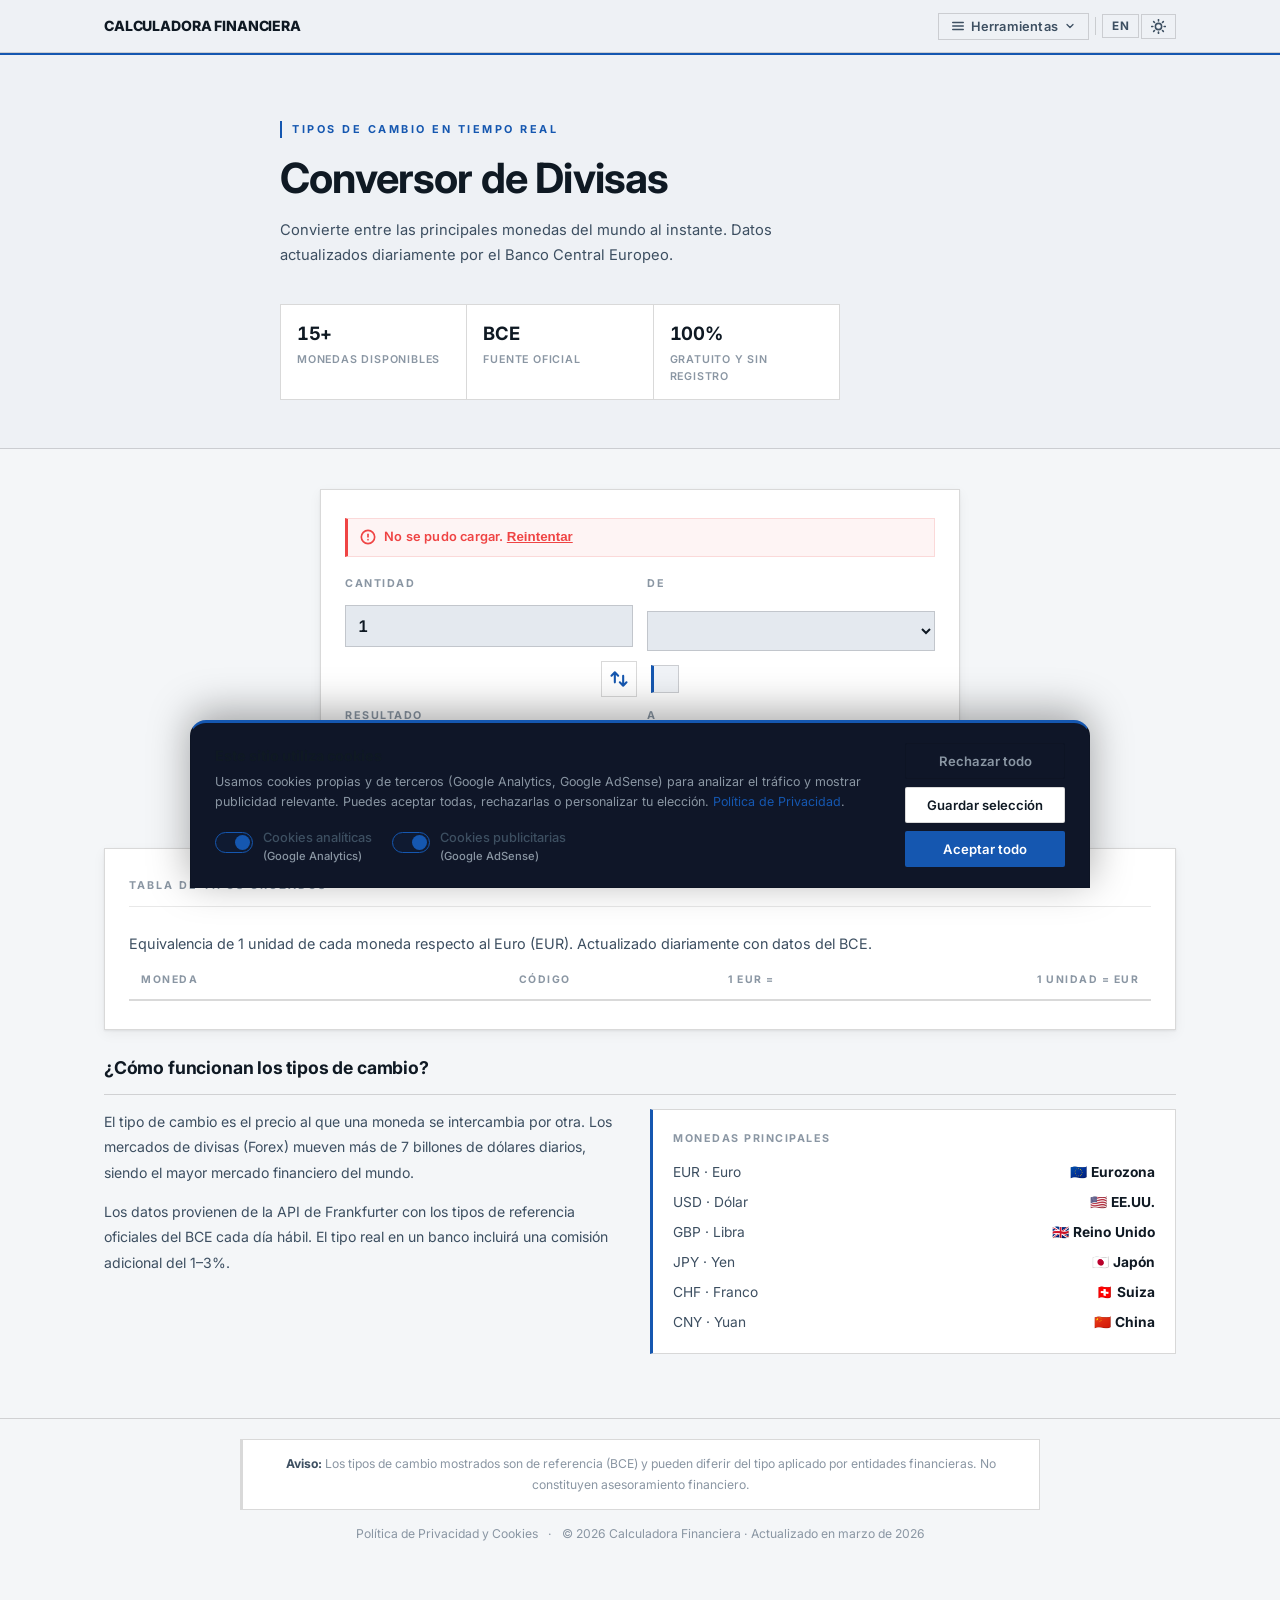
==== commit ca51e7cc: "feat: replace nav links with dropdown in all pages" ====
--- a/conversor.html
+++ b/conversor.html
@@ -45,9 +45,42 @@
     <div class="nav-inner">
       <a href="index.html" class="nav-logo" data-i18n="nav.logo">Calculadora Financiera</a>
       <div class="nav-links">
-        <a href="index.html"    class="nav-link" data-i18n="nav.calc">Calculadora</a>
-        <a href="indices.html"  class="nav-link" data-i18n="nav.indices">Índices mundiales</a>
-        <a href="conversor.html" class="nav-link active" data-i18n="nav.conversor">Conversor divisas</a>
+        <!-- DROPDOWN DE PÁGINAS -->
+        <div class="nav-dropdown">
+          <button
+            class="nav-dropdown-btn"
+            id="nav-menu-btn"
+            aria-haspopup="true"
+            aria-expanded="false"
+            aria-controls="nav-menu"
+            onclick="toggleNavMenu()"
+          >
+            <svg width="14" height="14" viewBox="0 0 24 24" fill="none" stroke="currentColor" stroke-width="2.5" stroke-linecap="round" stroke-linejoin="round">
+              <line x1="3" y1="6" x2="21" y2="6"/>
+              <line x1="3" y1="12" x2="21" y2="12"/>
+              <line x1="3" y1="18" x2="21" y2="18"/>
+            </svg>
+            <span data-i18n="nav.menu">Herramientas</span>
+            <svg class="chevron" width="12" height="12" viewBox="0 0 24 24" fill="none" stroke="currentColor" stroke-width="2.5" stroke-linecap="round" stroke-linejoin="round">
+              <polyline points="6 9 12 15 18 9"/>
+            </svg>
+          </button>
+          <div class="nav-dropdown-menu" id="nav-menu" role="menu">
+            <a href="index.html" role="menuitem">
+              <svg class="menu-icon" width="14" height="14" viewBox="0 0 24 24" fill="none" stroke="currentColor" stroke-width="2" stroke-linecap="round" stroke-linejoin="round"><line x1="12" y1="1" x2="12" y2="23"/><path d="M17 5H9.5a3.5 3.5 0 0 0 0 7h5a3.5 3.5 0 0 1 0 7H6"/></svg>
+              <span data-i18n="nav.calc">Calculadora</span>
+            </a>
+            <a href="indices.html" role="menuitem">
+              <svg class="menu-icon" width="14" height="14" viewBox="0 0 24 24" fill="none" stroke="currentColor" stroke-width="2" stroke-linecap="round" stroke-linejoin="round"><polyline points="22 12 18 12 15 21 9 3 6 12 2 12"/></svg>
+              <span data-i18n="nav.indices">Índices mundiales</span>
+            </a>
+            <a href="conversor.html" class="active" role="menuitem">
+              <svg class="menu-icon" width="14" height="14" viewBox="0 0 24 24" fill="none" stroke="currentColor" stroke-width="2" stroke-linecap="round" stroke-linejoin="round"><path d="M7 16V4m0 0L3 8m4-4l4 4"/><path d="M17 8v12m0 0l4-4m-4 4l-4-4"/></svg>
+              <span data-i18n="nav.conversor">Conversor divisas</span>
+            </a>
+          </div>
+        </div>
+
         <div class="nav-divider"></div>
         <button class="nav-btn lang-btn" id="lang-toggle" onclick="toggleLang()" title="Switch language">EN</button>
         <button class="nav-btn theme-btn" id="theme-toggle" onclick="toggleTheme()" aria-label="Cambiar tema">
@@ -146,26 +179,26 @@
     </div>
 
     <!-- SECCIÓN EDUCATIVA -->
-    <section class="content-section" style="margin-top:24px;">
-      <h2 class="content-h2" data-i18n="conv.edu.h2">¿Cómo funcionan los tipos de cambio?</h2>
-      <div class="content-grid">
-        <div>
-          <p data-i18n="conv.edu.p1">El tipo de cambio es el precio al que una moneda se intercambia por otra. Los mercados de divisas (Forex) mueven más de 7 billones de dólares diarios, siendo el mayor mercado financiero del mundo. Los tipos fluctúan continuamente por factores como inflación, tipos de interés, balanza comercial y decisiones de los bancos centrales.</p>
-          <p style="margin-top:14px" data-i18n="conv.edu.p2">Los datos de este conversor provienen de la API de Frankfurter, que publica los tipos de referencia oficiales del Banco Central Europeo cada día hábil. Son tipos interbancarios: el tipo real que obtendrás en un banco o casa de cambio incluirá una comisión adicional del 1–3%.</p>
-        </div>
-        <div class="example-box">
-          <div class="example-title" data-i18n="conv.edu.box.title">Monedas principales</div>
-          <ul class="example-list">
-            <li><span data-i18n="curr.eur.label">EUR · Euro</span><strong data-i18n="curr.eur.region">🇪🇺 Eurozona</strong></li>
-            <li><span data-i18n="curr.usd.label">USD · Dólar</span><strong data-i18n="curr.usd.region">🇺🇸 EE.UU.</strong></li>
-            <li><span data-i18n="curr.gbp.label">GBP · Libra</span><strong data-i18n="curr.gbp.region">🇬🇧 Reino Unido</strong></li>
-            <li><span data-i18n="curr.jpy.label">JPY · Yen</span><strong data-i18n="curr.jpy.region">🇯🇵 Japón</strong></li>
-            <li><span data-i18n="curr.chf.label">CHF · Franco</span><strong data-i18n="curr.chf.region">🇨🇭 Suiza</strong></li>
-            <li><span data-i18n="curr.cny.label">CNY · Yuan</span><strong data-i18n="curr.cny.region">🇨🇳 China</strong></li>
-          </ul>
-        </div>
-      </div>
-    </section>
+  <section class="content-section" style="margin-top:24px;">
+  <h2 class="content-h2" data-i18n="conv.edu.h2">¿Cómo funcionan los tipos de cambio?</h2>
+  <div class="content-grid">
+    <div>
+      <p data-i18n="conv.edu.p1">El tipo de cambio es el precio al que una moneda se intercambia por otra. Los mercados de divisas (Forex) mueven más de 7 billones de dólares diarios, siendo el mayor mercado financiero del mundo. Los tipos fluctúan continuamente por factores como inflación, tipos de interés, balanza comercial y decisiones de los bancos centrales.</p>
+      <p style="margin-top:14px" data-i18n="conv.edu.p2">Los datos de este conversor provienen de la API de Frankfurter, que publica los tipos de referencia oficiales del Banco Central Europeo cada día hábil. Son tipos interbancarios: el tipo real que obtendrás en un banco o casa de cambio incluirá una comisión adicional del 1–3%.</p>
+    </div>
+    <div class="example-box">
+      <div class="example-title" data-i18n="conv.edu.box.title">Monedas principales</div>
+      <ul class="example-list">
+        <li><span data-i18n="curr.eur.label">EUR · Euro</span><strong data-i18n="curr.eur.region">🇪🇺 Eurozona</strong></li>
+        <li><span data-i18n="curr.usd.label">USD · Dólar</span><strong data-i18n="curr.usd.region">🇺🇸 EE.UU.</strong></li>
+        <li><span data-i18n="curr.gbp.label">GBP · Libra</span><strong data-i18n="curr.gbp.region">🇬🇧 Reino Unido</strong></li>
+        <li><span data-i18n="curr.jpy.label">JPY · Yen</span><strong data-i18n="curr.jpy.region">🇯🇵 Japón</strong></li>
+        <li><span data-i18n="curr.chf.label">CHF · Franco</span><strong data-i18n="curr.chf.region">🇨🇭 Suiza</strong></li>
+        <li><span data-i18n="curr.cny.label">CNY · Yuan</span><strong data-i18n="curr.cny.region">🇨🇳 China</strong></li>
+      </ul>
+    </div>
+  </div>
+  </section>
 
   </main>
 
@@ -185,6 +218,22 @@
   <script src="conversor.js"></script>
   <script src="cookies.js"></script>
   <script src="i18n.js"></script>
+  <script>
+    function toggleNavMenu() {
+      const btn = document.getElementById('nav-menu-btn');
+      const menu = document.getElementById('nav-menu');
+      const isOpen = menu.classList.contains('open');
+      menu.classList.toggle('open', !isOpen);
+      btn.setAttribute('aria-expanded', String(!isOpen));
+    }
+    document.addEventListener('click', function(e) {
+      const dropdown = document.querySelector('.nav-dropdown');
+      if (dropdown && !dropdown.contains(e.target)) {
+        document.getElementById('nav-menu').classList.remove('open');
+        document.getElementById('nav-menu-btn').setAttribute('aria-expanded', 'false');
+      }
+    });
+  </script>
 
 </body>
-</html>
+</html>
--- a/style.css
+++ b/style.css
@@ -1,380 +1,1161 @@
-/* ══════════════════════════════════════════
-   RESET
-══════════════════════════════════════════ */
-*, *::before, *::after { box-sizing: border-box; margin: 0; padding: 0; }
-
-/* ══════════════════════════════════════════
-   TOKENS DARK (default) — Professional Finance
-══════════════════════════════════════════ */
-:root {
-  --bg:          #0a0d0f;
-  --bg-subtle:   #0f1317;
-  --surface:     #141a20;
-  --surface-mid: #1a2028;
-  --surface-hi:  #1f2733;
-  --border:      rgba(255,255,255,0.08);
-  --border-mid:  rgba(255,255,255,0.14);
-  --accent:      #1a73e8;
-  --accent-glow: rgba(26,115,232,0.12);
-  --accent-soft: rgba(26,115,232,0.07);
-  --green:       #22c55e;
-  --green-soft:  rgba(34,197,94,0.08);
-  --violet:      #818cf8;
-  --amber:       #f59e0b;
-  --red:         #ef4444;
-  --text-1:      #e8edf2;
-  --text-2:      #8a96a3;
-  --text-3:      #4a5568;
-  --radius-sm:   2px;
-  --radius-md:   3px;
-  --radius-lg:   4px;
-  --shadow-card: 0 1px 2px rgba(0,0,0,0.8), 0 4px 16px rgba(0,0,0,0.5);
-}
-
-/* ══════════════════════════════════════════
-   TOKENS LIGHT
-══════════════════════════════════════════ */
-[data-theme="light"] {
-  --bg:          #f4f6f8;
-  --bg-subtle:   #eef1f5;
-  --surface:     #ffffff;
-  --surface-mid: #f0f3f7;
-  --surface-hi:  #e4e9ef;
-  --border:      rgba(0,0,0,0.09);
-  --border-mid:  rgba(0,0,0,0.15);
-  --accent:      #1557b0;
-  --accent-glow: rgba(21,87,176,0.10);
-  --accent-soft: rgba(21,87,176,0.06);
-  --green:       #16a34a;
-  --green-soft:  rgba(22,163,74,0.08);
-  --violet:      #5b21b6;
-  --amber:       #b45309;
-  --red:         #dc2626;
-  --text-1:      #0f1923;
-  --text-2:      #3d4f61;
-  --text-3:      #8a96a3;
-  --shadow-card: 0 1px 2px rgba(0,0,0,0.07), 0 4px 12px rgba(0,0,0,0.05);
-}
-
-/* ══════════════════════════════════════════
-   BASE
-══════════════════════════════════════════ */
-html { scroll-behavior: smooth; }
-body {
-  font-family: 'Inter', -apple-system, 'Segoe UI', sans-serif;
-  background: var(--bg);
-  color: var(--text-1);
-  min-height: 100vh;
-  padding-bottom: 80px;
-  font-size: 14px;
-  line-height: 1.6;
-  -webkit-font-smoothing: antialiased;
-  transition: background 0.25s ease, color 0.25s ease;
-}
-
-/* ══════════════════════════════════════════
-   HEADER
-══════════════════════════════════════════ */
-header {
-  background: var(--bg-subtle);
-  border-bottom: 1px solid var(--border-mid);
-  padding: 64px 24px 48px;
-  position: relative;
-}
-header::before {
-  content: '';
-  position: absolute;
-  top: 0; left: 0; right: 0;
-  height: 2px;
-  background: var(--accent);
-}
-.header-inner  { max-width: 720px; margin: 0 auto; text-align: left; }
-.header-label  { display: inline-block; font-size: 0.68rem; font-weight: 700; letter-spacing: 2.5px; text-transform: uppercase; color: var(--accent); margin-bottom: 16px; border-left: 2px solid var(--accent); padding-left: 10px; }
-header h1      { font-size: clamp(1.6rem, 4vw, 2.6rem); font-weight: 700; line-height: 1.2; color: var(--text-1); letter-spacing: -0.02em; margin-bottom: 14px; }
-header p       { color: var(--text-2); font-size: 0.92rem; max-width: 520px; margin: 0 0 36px; line-height: 1.7; }
-
-.header-stats  { display: flex; justify-content: flex-start; align-items: stretch; gap: 0; border: 1px solid var(--border-mid); border-radius: 0; background: var(--surface); overflow: hidden; max-width: 560px; }
-.stat          { flex: 1; padding: 14px 16px; text-align: left; }
-.stat-num      { display: block; font-size: 1.15rem; font-weight: 700; color: var(--text-1); letter-spacing: -0.02em; font-variant-numeric: tabular-nums; }
-.stat-desc     { display: block; font-size: 0.67rem; color: var(--text-3); font-weight: 600; margin-top: 2px; text-transform: uppercase; letter-spacing: 0.8px; }
-.stat-divider  { width: 1px; background: var(--border-mid); }
-@media (max-width: 500px) { .header-stats { flex-direction: column; } .stat-divider { width: 100%; height: 1px; } }
-
-/* ══════════════════════════════════════════
-   LAYOUT
-══════════════════════════════════════════ */
-.container { max-width: 1120px; margin: 0 auto; padding: 40px 24px 0; }
-.grid      { display: grid; grid-template-columns: 1fr 1fr; gap: 20px; align-items: start; }
-@media (max-width: 768px) { .grid { grid-template-columns: 1fr; } }
-
-/* ══════════════════════════════════════════
-   CARDS
-══════════════════════════════════════════ */
-.card    { background: var(--surface); border: 1px solid var(--border-mid); border-radius: 0; padding: 28px 24px; box-shadow: var(--shadow-card); }
-.card h2 { font-size: 0.67rem; font-weight: 700; color: var(--text-3); text-transform: uppercase; letter-spacing: 2px; margin-bottom: 24px; padding-bottom: 12px; border-bottom: 1px solid var(--border); }
-
-/* ══════════════════════════════════════════
-   FIELDS
-══════════════════════════════════════════ */
-.field        { margin-bottom: 20px; }
-label         { display: flex; justify-content: space-between; align-items: center; font-size: 0.82rem; color: var(--text-2); font-weight: 500; margin-bottom: 8px; }
-.val-wrap     { display: flex; align-items: center; gap: 4px; background: var(--surface-hi); border: 1px solid var(--border-mid); border-radius: 0; padding: 6px 10px; transition: border-color 0.15s; }
-.val-wrap:focus-within { border-color: var(--accent); box-shadow: inset 0 0 0 1px var(--accent); }
-.num-input    { background: transparent; border: none; color: var(--text-1); font-weight: 600; font-size: 0.88rem; font-family: 'Inter', sans-serif; width: 70px; text-align: right; outline: none; -moz-appearance: textfield; appearance: textfield; font-variant-numeric: tabular-nums; }
-.num-input::-webkit-outer-spin-button,
-.num-input::-webkit-inner-spin-button { -webkit-appearance: none; appearance: none; }
-.unit         { color: var(--text-3); font-size: 0.78rem; font-weight: 500; }
-
-/* ══════════════════════════════════════════
-   RANGE SLIDER
-══════════════════════════════════════════ */
-input[type=range] {
-  -webkit-appearance: none;
-  appearance: none;
-  width: 100%;
-  height: 3px;
-  border-radius: 0;
-  background: var(--surface-hi);
-  outline: none;
-  cursor: pointer;
-}
-input[type=range]::-webkit-slider-thumb {
-  -webkit-appearance: none;
-  appearance: none;
-  width: 14px;
-  height: 14px;
-  border-radius: 0;
-  background: var(--accent);
-  border: none;
-  cursor: pointer;
-  transition: transform 0.1s;
-}
-input[type=range]::-webkit-slider-thumb:hover {
-  transform: scale(1.2);
-}
-input[type=range]::-moz-range-thumb {
-  appearance: none;
-  width: 14px;
-  height: 14px;
-  border-radius: 0;
-  background: var(--accent);
-  border: none;
-  cursor: pointer;
-}
-
-/* ══════════════════════════════════════════
-   SELECT
-══════════════════════════════════════════ */
-select { width: 100%; background: var(--surface-hi); border: 1px solid var(--border-mid); color: var(--text-1); padding: 9px 12px; border-radius: 0; font-size: 0.86rem; font-family: 'Inter', sans-serif; cursor: pointer; outline: none; margin-top: 6px; transition: border-color 0.15s; }
-select:focus { border-color: var(--accent); box-shadow: inset 0 0 0 1px var(--accent); }
-
-/* ══════════════════════════════════════════
-   RESULT BOXES
-══════════════════════════════════════════ */
-.results-grid   { display: grid; grid-template-columns: 1fr 1fr; gap: 10px; margin-bottom: 24px; }
-.result-box     { background: var(--bg-subtle); border-radius: 0; padding: 16px 14px; border: 1px solid var(--border); border-left: 3px solid transparent; position: relative; }
-.result-box.highlight { border-left-color: var(--green); }
-.result-box.accent    { border-left-color: var(--accent); }
-.result-box.purple    { border-left-color: var(--violet); }
-.result-box.orange    { border-left-color: var(--amber); }
-.result-box .label { font-size: 0.65rem; color: var(--text-3); font-weight: 700; text-transform: uppercase; letter-spacing: 1.5px; margin-bottom: 6px; }
-.result-box .value { font-size: 1.2rem; font-weight: 700; letter-spacing: -0.02em; color: var(--text-1); font-variant-numeric: tabular-nums; }
-
-/* ══════════════════════════════════════════
-   CHART
-══════════════════════════════════════════ */
-.chart-wrapper { position: relative; width: 100%; height: 260px; }
-
-/* ══════════════════════════════════════════
-   TABLE
-══════════════════════════════════════════ */
-.table-wrap            { overflow-x: auto; -webkit-overflow-scrolling: touch; }
-table                  { width: 100%; border-collapse: collapse; font-size: 0.81rem; }
-thead tr               { border-bottom: 2px solid var(--border-mid); }
-thead th               { color: var(--text-3); text-transform: uppercase; font-size: 0.65rem; letter-spacing: 1.5px; font-weight: 700; padding: 0 12px 10px; }
-th, td                 { padding: 10px 12px; text-align: right; }
-th:first-child, td:first-child { text-align: left; }
-tbody tr               { border-bottom: 1px solid var(--border); transition: background 0.1s; }
-tbody tr:last-child    { border-bottom: none; }
-tbody tr:hover         { background: var(--surface-mid); }
-td                     { color: var(--text-2); font-variant-numeric: tabular-nums; }
-td:first-child         { color: var(--text-1); font-weight: 600; }
-td.pos                 { color: var(--green); font-weight: 700; }
-td strong              { color: var(--text-1); }
-
-/* ══════════════════════════════════════════
-   ACCORDION
-══════════════════════════════════════════ */
-.accordion-section { margin-top: 40px; padding-bottom: 20px; }
-.accordion         { background: var(--surface); border: 1px solid var(--border); border-radius: 0; margin-bottom: 4px; overflow: hidden; }
-.accordion-btn     { width: 100%; background: none; border: none; color: var(--text-1); font-family: 'Inter', sans-serif; font-size: 0.88rem; font-weight: 600; padding: 16px 20px; text-align: left; cursor: pointer; display: flex; justify-content: space-between; align-items: center; gap: 12px; transition: background 0.15s; }
-.accordion-btn:hover { background: var(--surface-mid); }
-.accordion-btn[aria-expanded="true"] { color: var(--text-1); border-bottom: 1px solid var(--border); }
-.accordion-icon { flex-shrink: 0; width: 18px; height: 18px; position: relative; transition: transform 0.25s; }
-.accordion-icon::before, .accordion-icon::after { content: ''; position: absolute; background: var(--text-3); }
-.accordion-icon::before { width: 10px; height: 1.5px; top: 50%; left: 50%; transform: translate(-50%, -50%); }
-.accordion-icon::after  { width: 1.5px; height: 10px; top: 50%; left: 50%; transform: translate(-50%, -50%); }
-.accordion-btn[aria-expanded="true"] .accordion-icon { transform: rotate(45deg); }
-.accordion-btn[aria-expanded="true"] .accordion-icon::before,
-.accordion-btn[aria-expanded="true"] .accordion-icon::after { background: var(--accent); }
-.accordion-body       { max-height: 0; overflow: hidden; transition: max-height 0.3s ease, padding 0.3s ease; padding: 0 20px; }
-.accordion-body.open  { max-height: 300px; padding: 16px 20px; }
-.accordion-body p     { font-size: 0.86rem; color: var(--text-2); line-height: 1.8; }
-
-/* ══════════════════════════════════════════
-   FOOTER
-══════════════════════════════════════════ */
-footer { text-align: center; margin-top: 64px; padding: 20px 24px; border-top: 1px solid var(--border-mid); color: var(--text-3); font-size: 0.76rem; }
-
-/* ══════════════════════════════════════════
-   CONTENIDO EDUCATIVO
-══════════════════════════════════════════ */
-.content-section { margin-top: 40px; }
-.content-h2      { font-size: 1.1rem; font-weight: 700; color: var(--text-1); letter-spacing: -0.01em; margin-bottom: 14px; padding-bottom: 12px; border-bottom: 1px solid var(--border-mid); }
-.content-lead    { color: var(--text-2); font-size: 0.9rem; line-height: 1.75; }
-.content-note    { margin-top: 10px; font-size: 0.76rem; color: var(--text-3); line-height: 1.6; }
-.content-grid    { display: grid; grid-template-columns: 1fr 1fr; gap: 20px; align-items: start; }
-.content-grid p  { font-size: 0.88rem; color: var(--text-2); line-height: 1.8; }
-@media (max-width: 680px) { .content-grid { grid-template-columns: 1fr; } }
-
-.example-box    { background: var(--surface); border: 1px solid var(--border-mid); border-radius: 0; border-left: 3px solid var(--accent); padding: 20px; }
-.example-title  { font-size: 0.67rem; font-weight: 700; color: var(--text-3); text-transform: uppercase; letter-spacing: 1.5px; margin-bottom: 14px; }
-.example-list   { list-style: none; display: flex; flex-direction: column; gap: 8px; }
-.example-list li { display: flex; justify-content: space-between; font-size: 0.86rem; }
-.example-list li span  { color: var(--text-2); }
-.example-list li strong { color: var(--text-1); font-weight: 700; font-variant-numeric: tabular-nums; }
-.example-list li.divider { border-top: 1px solid var(--border-mid); padding-top: 4px; margin-top: 4px; }
-.highlight-val  { color: var(--green) !important; font-size: 1rem; }
-.green-val      { color: #60a5fa !important; }
-.example-note   { margin-top: 12px; font-size: 0.73rem; color: var(--text-3); line-height: 1.6; border-top: 1px solid var(--border); padding-top: 10px; }
-
-/* ══════════════════════════════════════════
-   FAQ
-══════════════════════════════════════════ */
-.faq-list     { display: flex; flex-direction: column; gap: 0; border: 1px solid var(--border-mid); border-radius: 0; overflow: hidden; }
-.faq-item     { padding: 20px 22px; border-bottom: 1px solid var(--border); background: var(--surface); transition: background 0.12s; }
-.faq-item:last-child { border-bottom: none; }
-.faq-item:hover { background: var(--surface-mid); }
-.faq-q        { font-size: 0.9rem; font-weight: 700; color: var(--text-1); margin-bottom: 8px; }
-.faq-a        { font-size: 0.86rem; color: var(--text-2); line-height: 1.8; }
-
-/* ══════════════════════════════════════════
-   FOOTER MEJORADO
-══════════════════════════════════════════ */
-.footer-inner       { max-width: 800px; margin: 0 auto; }
-.footer-disclaimer  { font-size: 0.76rem; color: var(--text-3); line-height: 1.7; background: var(--surface); border: 1px solid var(--border-mid); border-radius: 0; padding: 14px 18px; margin-bottom: 14px; border-left: 3px solid var(--border-mid); }
-.footer-disclaimer strong { color: var(--text-2); }
-.footer-links       { display: flex; justify-content: center; align-items: center; gap: 10px; font-size: 0.76rem; color: var(--text-3); margin-top: 10px; }
-.footer-links a     { color: var(--text-3); text-decoration: none; }
-.footer-links a:hover { color: var(--accent); }
-
-/* ══════════════════════════════════════════
-   NAV
-══════════════════════════════════════════ */
-.site-nav    { background: var(--bg-subtle); border-bottom: 1px solid var(--border-mid); position: sticky; top: 0; z-index: 100; }
-.nav-inner   { max-width: 1120px; margin: 0 auto; padding: 0 24px; display: flex; justify-content: space-between; align-items: center; height: 52px; }
-.nav-logo    { font-size: 0.88rem; font-weight: 800; color: var(--text-1); text-decoration: none; letter-spacing: -0.01em; text-transform: uppercase; }
-.nav-links   { display: flex; gap: 2px; align-items: center; }
-.nav-link    { font-size: 0.8rem; font-weight: 600; color: var(--text-3); text-decoration: none; padding: 6px 12px; border-radius: 0; transition: color 0.12s, background 0.12s; letter-spacing: 0.2px; }
-.nav-link:hover, .nav-link.active { color: var(--text-1); background: var(--surface-mid); }
-
-/* ══════════════════════════════════════════
-   ÍNDICES
-══════════════════════════════════════════ */
-.index-filters  { display: flex; flex-wrap: wrap; gap: 6px; }
-.filter-btn     { font-family: 'Inter', sans-serif; font-size: 0.78rem; font-weight: 700; padding: 5px 14px; border-radius: 0; border: 1px solid var(--c, #3b82f6); background: transparent; color: var(--text-2); cursor: pointer; transition: all 0.12s; opacity: 0.5; letter-spacing: 0.3px; }
-.filter-btn.active { background: color-mix(in srgb, var(--c, #3b82f6) 12%, transparent); color: var(--text-1); opacity: 1; }
-.index-year-selector { display: flex; align-items: center; gap: 10px; font-size: 0.83rem; color: var(--text-2); font-weight: 600; }
-.index-year-selector select { width: auto; margin-top: 0; }
-.idx-dot { display: inline-block; width: 8px; height: 8px; border-radius: 0; margin-right: 8px; }
-td.neg { color: #ef4444; font-weight: 700; }
-
-/* ══════════════════════════════════════════
-   THEME & LANG CONTROLS
-══════════════════════════════════════════ */
-.nav-divider { width: 1px; height: 18px; background: var(--border-mid); margin: 0 4px; align-self: center; }
-.nav-btn     { background: transparent; border: 1px solid var(--border-mid); color: var(--text-2); font-family: 'Inter', sans-serif; font-size: 0.73rem; font-weight: 700; padding: 4px 9px; border-radius: 0; cursor: pointer; display: flex; align-items: center; gap: 4px; letter-spacing: 0.5px; transition: all 0.12s; min-width: 34px; justify-content: center; text-transform: uppercase; }
-.nav-btn:hover { color: var(--text-1); border-color: var(--accent); background: var(--accent-soft); }
-.theme-btn .icon-sun  { display: none; }
-.theme-btn .icon-moon { display: block; }
-[data-theme="light"] .theme-btn .icon-sun  { display: block; }
-[data-theme="light"] .theme-btn .icon-moon { display: none; }
-
-/* ══════════════════════════════════════════
-   LIGHT MODE FIXES
-══════════════════════════════════════════ */
-[data-theme="light"] select             { background: var(--surface-hi); color: var(--text-1); border-color: var(--border-mid); }
-[data-theme="light"] .num-input         { color: var(--text-1); }
-[data-theme="light"] input[type=range]  { background: var(--surface-hi); }
-[data-theme="light"] td.neg            { color: var(--red); }
-[data-theme="light"] .footer-disclaimer { background: var(--surface); border-color: var(--border-mid); }
-[data-theme="light"] .accordion-btn:hover { background: var(--surface-mid); }
-[data-theme="light"] .faq-item:hover   { background: var(--surface-mid); }
-
-/* ══════════════════════════════════════════
-   TRANSICIÓN SUAVE
-══════════════════════════════════════════ */
-.card, .result-box, .faq-item, .accordion, .example-box, .footer-disclaimer, .site-nav, header, footer {
-  transition: background 0.25s ease, border-color 0.25s ease;
-}
-
-/* ══════════════════════════════════════════
-   BOTÓN COMPARTIR
-══════════════════════════════════════════ */
-.share-row {
-  display: flex;
-  align-items: center;
-  gap: 10px;
-  margin-top: 18px;
-  flex-wrap: wrap;
-}
-.share-btn {
-  display: inline-flex;
-  align-items: center;
-  gap: 7px;
-  background: transparent;
-  border: 1px solid var(--border-mid);
-  color: var(--text-2);
-  font-family: 'Inter', sans-serif;
-  font-size: 0.8rem;
-  font-weight: 600;
-  padding: 7px 14px;
-  border-radius: 0;
-  cursor: pointer;
-  transition: all 0.12s;
-  letter-spacing: 0.3px;
-  text-transform: uppercase;
-  font-size: 0.72rem;
-}
-.share-btn:hover {
-  color: var(--accent);
-  border-color: var(--accent);
-  background: var(--accent-soft);
-}
-.share-btn.copied {
-  color: var(--green);
-  border-color: var(--green);
-  background: var(--green-soft);
-}
-.share-toast {
-  display: inline-flex;
-  align-items: center;
-  gap: 5px;
-  font-size: 0.76rem;
-  font-weight: 700;
-  color: var(--green);
-  background: var(--green-soft);
-  border: 1px solid rgba(34,197,94,0.2);
-  border-radius: 0;
-  padding: 6px 12px;
-  opacity: 0;
-  transform: translateY(4px);
-  transition: opacity 0.2s ease, transform 0.2s ease;
-  pointer-events: none;
-  text-transform: uppercase;
-  letter-spacing: 0.5px;
-}
-.share-toast.visible {
-  opacity: 1;
-  transform: translateY(0);
-}
+/* ══════════════════════════════════════════
+   RESET
+══════════════════════════════════════════ */
+*,
+*::before,
+*::after {
+   box-sizing: border-box;
+   margin: 0;
+   padding: 0;
+}
+
+/* ══════════════════════════════════════════
+   TOKENS DARK (default) — Professional Finance
+══════════════════════════════════════════ */
+:root {
+   --bg: #0a0d0f;
+   --bg-subtle: #0f1317;
+   --surface: #141a20;
+   --surface-mid: #1a2028;
+   --surface-hi: #1f2733;
+   --border: rgba(255, 255, 255, 0.08);
+   --border-mid: rgba(255, 255, 255, 0.14);
+   --accent: #1a73e8;
+   --accent-glow: rgba(26, 115, 232, 0.12);
+   --accent-soft: rgba(26, 115, 232, 0.07);
+   --green: #22c55e;
+   --green-soft: rgba(34, 197, 94, 0.08);
+   --violet: #818cf8;
+   --amber: #f59e0b;
+   --red: #ef4444;
+   --text-1: #e8edf2;
+   --text-2: #8a96a3;
+   --text-3: #4a5568;
+   --radius-sm: 2px;
+   --radius-md: 3px;
+   --radius-lg: 4px;
+   --shadow-card: 0 1px 2px rgba(0, 0, 0, 0.8), 0 4px 16px rgba(0, 0, 0, 0.5);
+}
+
+/* ══════════════════════════════════════════
+   TOKENS LIGHT
+══════════════════════════════════════════ */
+[data-theme="light"] {
+   --bg: #f4f6f8;
+   --bg-subtle: #eef1f5;
+   --surface: #ffffff;
+   --surface-mid: #f0f3f7;
+   --surface-hi: #e4e9ef;
+   --border: rgba(0, 0, 0, 0.09);
+   --border-mid: rgba(0, 0, 0, 0.15);
+   --accent: #1557b0;
+   --accent-glow: rgba(21, 87, 176, 0.10);
+   --accent-soft: rgba(21, 87, 176, 0.06);
+   --green: #16a34a;
+   --green-soft: rgba(22, 163, 74, 0.08);
+   --violet: #5b21b6;
+   --amber: #b45309;
+   --red: #dc2626;
+   --text-1: #0f1923;
+   --text-2: #3d4f61;
+   --text-3: #8a96a3;
+   --shadow-card: 0 1px 2px rgba(0, 0, 0, 0.07), 0 4px 12px rgba(0, 0, 0, 0.05);
+}
+
+/* ══════════════════════════════════════════
+   BASE
+══════════════════════════════════════════ */
+html {
+   scroll-behavior: smooth;
+}
+
+body {
+   font-family: 'Inter', -apple-system, 'Segoe UI', sans-serif;
+   background: var(--bg);
+   color: var(--text-1);
+   min-height: 100vh;
+   padding-bottom: 80px;
+   font-size: 14px;
+   line-height: 1.6;
+   -webkit-font-smoothing: antialiased;
+   transition: background 0.25s ease, color 0.25s ease;
+}
+
+/* ══════════════════════════════════════════
+   HEADER
+══════════════════════════════════════════ */
+header {
+   background: var(--bg-subtle);
+   border-bottom: 1px solid var(--border-mid);
+   padding: 64px 24px 48px;
+   position: relative;
+}
+
+header::before {
+   content: '';
+   position: absolute;
+   top: 0;
+   left: 0;
+   right: 0;
+   height: 2px;
+   background: var(--accent);
+}
+
+.header-inner {
+   max-width: 720px;
+   margin: 0 auto;
+   text-align: left;
+}
+
+.header-label {
+   display: inline-block;
+   font-size: 0.68rem;
+   font-weight: 700;
+   letter-spacing: 2.5px;
+   text-transform: uppercase;
+   color: var(--accent);
+   margin-bottom: 16px;
+   border-left: 2px solid var(--accent);
+   padding-left: 10px;
+}
+
+header h1 {
+   font-size: clamp(1.6rem, 4vw, 2.6rem);
+   font-weight: 700;
+   line-height: 1.2;
+   color: var(--text-1);
+   letter-spacing: -0.02em;
+   margin-bottom: 14px;
+}
+
+header p {
+   color: var(--text-2);
+   font-size: 0.92rem;
+   max-width: 520px;
+   margin: 0 0 36px;
+   line-height: 1.7;
+}
+
+.header-stats {
+   display: flex;
+   justify-content: flex-start;
+   align-items: stretch;
+   gap: 0;
+   border: 1px solid var(--border-mid);
+   border-radius: 0;
+   background: var(--surface);
+   overflow: hidden;
+   max-width: 560px;
+}
+
+.stat {
+   flex: 1;
+   padding: 14px 16px;
+   text-align: left;
+}
+
+.stat-num {
+   display: block;
+   font-size: 1.15rem;
+   font-weight: 700;
+   color: var(--text-1);
+   letter-spacing: -0.02em;
+   font-variant-numeric: tabular-nums;
+}
+
+.stat-desc {
+   display: block;
+   font-size: 0.67rem;
+   color: var(--text-3);
+   font-weight: 600;
+   margin-top: 2px;
+   text-transform: uppercase;
+   letter-spacing: 0.8px;
+}
+
+.stat-divider {
+   width: 1px;
+   background: var(--border-mid);
+}
+
+@media (max-width: 500px) {
+   .header-stats {
+      flex-direction: column;
+   }
+
+   .stat-divider {
+      width: 100%;
+      height: 1px;
+   }
+}
+
+/* ══════════════════════════════════════════
+   LAYOUT
+══════════════════════════════════════════ */
+.container {
+   max-width: 1120px;
+   margin: 0 auto;
+   padding: 40px 24px 0;
+}
+
+.grid {
+   display: grid;
+   grid-template-columns: 1fr 1fr;
+   gap: 20px;
+   align-items: start;
+}
+
+@media (max-width: 768px) {
+   .grid {
+      grid-template-columns: 1fr;
+   }
+}
+
+/* ══════════════════════════════════════════
+   CARDS
+══════════════════════════════════════════ */
+.card {
+   background: var(--surface);
+   border: 1px solid var(--border-mid);
+   border-radius: 0;
+   padding: 28px 24px;
+   box-shadow: var(--shadow-card);
+}
+
+.card h2 {
+   font-size: 0.67rem;
+   font-weight: 700;
+   color: var(--text-3);
+   text-transform: uppercase;
+   letter-spacing: 2px;
+   margin-bottom: 24px;
+   padding-bottom: 12px;
+   border-bottom: 1px solid var(--border);
+}
+
+/* ══════════════════════════════════════════
+   FIELDS
+══════════════════════════════════════════ */
+.field {
+   margin-bottom: 20px;
+}
+
+label {
+   display: flex;
+   justify-content: space-between;
+   align-items: center;
+   font-size: 0.82rem;
+   color: var(--text-2);
+   font-weight: 500;
+   margin-bottom: 8px;
+}
+
+.val-wrap {
+   display: flex;
+   align-items: center;
+   gap: 4px;
+   background: var(--surface-hi);
+   border: 1px solid var(--border-mid);
+   border-radius: 0;
+   padding: 6px 10px;
+   transition: border-color 0.15s;
+}
+
+.val-wrap:focus-within {
+   border-color: var(--accent);
+   box-shadow: inset 0 0 0 1px var(--accent);
+}
+
+.num-input {
+   background: transparent;
+   border: none;
+   color: var(--text-1);
+   font-weight: 600;
+   font-size: 0.88rem;
+   font-family: 'Inter', sans-serif;
+   width: 70px;
+   text-align: right;
+   outline: none;
+   -moz-appearance: textfield;
+   appearance: textfield;
+   font-variant-numeric: tabular-nums;
+}
+
+.num-input::-webkit-outer-spin-button,
+.num-input::-webkit-inner-spin-button {
+   -webkit-appearance: none;
+   appearance: none;
+}
+
+.unit {
+   color: var(--text-3);
+   font-size: 0.78rem;
+   font-weight: 500;
+}
+
+/* ══════════════════════════════════════════
+   RANGE SLIDER
+══════════════════════════════════════════ */
+input[type=range] {
+   -webkit-appearance: none;
+   appearance: none;
+   width: 100%;
+   height: 3px;
+   border-radius: 0;
+   background: var(--surface-hi);
+   outline: none;
+   cursor: pointer;
+}
+
+input[type=range]::-webkit-slider-thumb {
+   -webkit-appearance: none;
+   appearance: none;
+   width: 14px;
+   height: 14px;
+   border-radius: 0;
+   background: var(--accent);
+   border: none;
+   cursor: pointer;
+   transition: transform 0.1s;
+}
+
+input[type=range]::-webkit-slider-thumb:hover {
+   transform: scale(1.2);
+}
+
+input[type=range]::-moz-range-thumb {
+   appearance: none;
+   width: 14px;
+   height: 14px;
+   border-radius: 0;
+   background: var(--accent);
+   border: none;
+   cursor: pointer;
+}
+
+/* ══════════════════════════════════════════
+   SELECT
+══════════════════════════════════════════ */
+select {
+   width: 100%;
+   background: var(--surface-hi);
+   border: 1px solid var(--border-mid);
+   color: var(--text-1);
+   padding: 9px 12px;
+   border-radius: 0;
+   font-size: 0.86rem;
+   font-family: 'Inter', sans-serif;
+   cursor: pointer;
+   outline: none;
+   margin-top: 6px;
+   transition: border-color 0.15s;
+}
+
+select:focus {
+   border-color: var(--accent);
+   box-shadow: inset 0 0 0 1px var(--accent);
+}
+
+/* ══════════════════════════════════════════
+   RESULT BOXES
+══════════════════════════════════════════ */
+.results-grid {
+   display: grid;
+   grid-template-columns: 1fr 1fr;
+   gap: 10px;
+   margin-bottom: 24px;
+}
+
+.result-box {
+   background: var(--bg-subtle);
+   border-radius: 0;
+   padding: 16px 14px;
+   border: 1px solid var(--border);
+   border-left: 3px solid transparent;
+   position: relative;
+}
+
+.result-box.highlight {
+   border-left-color: var(--green);
+}
+
+.result-box.accent {
+   border-left-color: var(--accent);
+}
+
+.result-box.purple {
+   border-left-color: var(--violet);
+}
+
+.result-box.orange {
+   border-left-color: var(--amber);
+}
+
+.result-box .label {
+   font-size: 0.65rem;
+   color: var(--text-3);
+   font-weight: 700;
+   text-transform: uppercase;
+   letter-spacing: 1.5px;
+   margin-bottom: 6px;
+}
+
+.result-box .value {
+   font-size: 1.2rem;
+   font-weight: 700;
+   letter-spacing: -0.02em;
+   color: var(--text-1);
+   font-variant-numeric: tabular-nums;
+}
+
+/* ══════════════════════════════════════════
+   CHART
+══════════════════════════════════════════ */
+.chart-wrapper {
+   position: relative;
+   width: 100%;
+   height: 260px;
+}
+
+/* ══════════════════════════════════════════
+   TABLE
+══════════════════════════════════════════ */
+.table-wrap {
+   overflow-x: auto;
+   -webkit-overflow-scrolling: touch;
+}
+
+table {
+   width: 100%;
+   border-collapse: collapse;
+   font-size: 0.81rem;
+}
+
+thead tr {
+   border-bottom: 2px solid var(--border-mid);
+}
+
+thead th {
+   color: var(--text-3);
+   text-transform: uppercase;
+   font-size: 0.65rem;
+   letter-spacing: 1.5px;
+   font-weight: 700;
+   padding: 0 12px 10px;
+}
+
+th,
+td {
+   padding: 10px 12px;
+   text-align: right;
+}
+
+th:first-child,
+td:first-child {
+   text-align: left;
+}
+
+tbody tr {
+   border-bottom: 1px solid var(--border);
+   transition: background 0.1s;
+}
+
+tbody tr:last-child {
+   border-bottom: none;
+}
+
+tbody tr:hover {
+   background: var(--surface-mid);
+}
+
+td {
+   color: var(--text-2);
+   font-variant-numeric: tabular-nums;
+}
+
+td:first-child {
+   color: var(--text-1);
+   font-weight: 600;
+}
+
+td.pos {
+   color: var(--green);
+   font-weight: 700;
+}
+
+td strong {
+   color: var(--text-1);
+}
+
+/* ══════════════════════════════════════════
+   ACCORDION
+══════════════════════════════════════════ */
+.accordion-section {
+   margin-top: 40px;
+   padding-bottom: 20px;
+}
+
+.accordion {
+   background: var(--surface);
+   border: 1px solid var(--border);
+   border-radius: 0;
+   margin-bottom: 4px;
+   overflow: hidden;
+}
+
+.accordion-btn {
+   width: 100%;
+   background: none;
+   border: none;
+   color: var(--text-1);
+   font-family: 'Inter', sans-serif;
+   font-size: 0.88rem;
+   font-weight: 600;
+   padding: 16px 20px;
+   text-align: left;
+   cursor: pointer;
+   display: flex;
+   justify-content: space-between;
+   align-items: center;
+   gap: 12px;
+   transition: background 0.15s;
+}
+
+.accordion-btn:hover {
+   background: var(--surface-mid);
+}
+
+.accordion-btn[aria-expanded="true"] {
+   color: var(--text-1);
+   border-bottom: 1px solid var(--border);
+}
+
+.accordion-icon {
+   flex-shrink: 0;
+   width: 18px;
+   height: 18px;
+   position: relative;
+   transition: transform 0.25s;
+}
+
+.accordion-icon::before,
+.accordion-icon::after {
+   content: '';
+   position: absolute;
+   background: var(--text-3);
+}
+
+.accordion-icon::before {
+   width: 10px;
+   height: 1.5px;
+   top: 50%;
+   left: 50%;
+   transform: translate(-50%, -50%);
+}
+
+.accordion-icon::after {
+   width: 1.5px;
+   height: 10px;
+   top: 50%;
+   left: 50%;
+   transform: translate(-50%, -50%);
+}
+
+.accordion-btn[aria-expanded="true"] .accordion-icon {
+   transform: rotate(45deg);
+}
+
+.accordion-btn[aria-expanded="true"] .accordion-icon::before,
+.accordion-btn[aria-expanded="true"] .accordion-icon::after {
+   background: var(--accent);
+}
+
+.accordion-body {
+   max-height: 0;
+   overflow: hidden;
+   transition: max-height 0.3s ease, padding 0.3s ease;
+   padding: 0 20px;
+}
+
+.accordion-body.open {
+   max-height: 300px;
+   padding: 16px 20px;
+}
+
+.accordion-body p {
+   font-size: 0.86rem;
+   color: var(--text-2);
+   line-height: 1.8;
+}
+
+/* ══════════════════════════════════════════
+   FOOTER
+══════════════════════════════════════════ */
+footer {
+   text-align: center;
+   margin-top: 64px;
+   padding: 20px 24px;
+   border-top: 1px solid var(--border-mid);
+   color: var(--text-3);
+   font-size: 0.76rem;
+}
+
+/* ══════════════════════════════════════════
+   CONTENIDO EDUCATIVO
+══════════════════════════════════════════ */
+.content-section {
+   margin-top: 40px;
+}
+
+.content-h2 {
+   font-size: 1.1rem;
+   font-weight: 700;
+   color: var(--text-1);
+   letter-spacing: -0.01em;
+   margin-bottom: 14px;
+   padding-bottom: 12px;
+   border-bottom: 1px solid var(--border-mid);
+}
+
+.content-lead {
+   color: var(--text-2);
+   font-size: 0.9rem;
+   line-height: 1.75;
+}
+
+.content-note {
+   margin-top: 10px;
+   font-size: 0.76rem;
+   color: var(--text-3);
+   line-height: 1.6;
+}
+
+.content-grid {
+   display: grid;
+   grid-template-columns: 1fr 1fr;
+   gap: 20px;
+   align-items: start;
+}
+
+.content-grid p {
+   font-size: 0.88rem;
+   color: var(--text-2);
+   line-height: 1.8;
+}
+
+@media (max-width: 680px) {
+   .content-grid {
+      grid-template-columns: 1fr;
+   }
+}
+
+.example-box {
+   background: var(--surface);
+   border: 1px solid var(--border-mid);
+   border-radius: 0;
+   border-left: 3px solid var(--accent);
+   padding: 20px;
+}
+
+.example-title {
+   font-size: 0.67rem;
+   font-weight: 700;
+   color: var(--text-3);
+   text-transform: uppercase;
+   letter-spacing: 1.5px;
+   margin-bottom: 14px;
+}
+
+.example-list {
+   list-style: none;
+   display: flex;
+   flex-direction: column;
+   gap: 8px;
+}
+
+.example-list li {
+   display: flex;
+   justify-content: space-between;
+   font-size: 0.86rem;
+}
+
+.example-list li span {
+   color: var(--text-2);
+}
+
+.example-list li strong {
+   color: var(--text-1);
+   font-weight: 700;
+   font-variant-numeric: tabular-nums;
+}
+
+.example-list li.divider {
+   border-top: 1px solid var(--border-mid);
+   padding-top: 4px;
+   margin-top: 4px;
+}
+
+.highlight-val {
+   color: var(--green) !important;
+   font-size: 1rem;
+}
+
+.green-val {
+   color: #60a5fa !important;
+}
+
+.example-note {
+   margin-top: 12px;
+   font-size: 0.73rem;
+   color: var(--text-3);
+   line-height: 1.6;
+   border-top: 1px solid var(--border);
+   padding-top: 10px;
+}
+
+/* ══════════════════════════════════════════
+   FAQ
+══════════════════════════════════════════ */
+.faq-list {
+   display: flex;
+   flex-direction: column;
+   gap: 0;
+   border: 1px solid var(--border-mid);
+   border-radius: 0;
+   overflow: hidden;
+}
+
+.faq-item {
+   padding: 20px 22px;
+   border-bottom: 1px solid var(--border));
+   background: var(--surface);
+   transition: background 0.12s;
+}
+
+.faq-item:last-child {
+   border-bottom: none;
+}
+
+.faq-item:hover {
+   background: var(--surface-mid);
+}
+
+.faq-q {
+   font-size: 0.9rem;
+   font-weight: 700;
+   color: var(--text-1);
+   margin-bottom: 8px;
+}
+
+.faq-a {
+   font-size: 0.86rem;
+   color: var(--text-2);
+   line-height: 1.8;
+}
+
+/* ══════════════════════════════════════════
+   FOOTER MEJORADO
+══════════════════════════════════════════ */
+.footer-inner {
+   max-width: 800px;
+   margin: 0 auto;
+}
+
+.footer-disclaimer {
+   font-size: 0.76rem;
+   color: var(--text-3);
+   line-height: 1.7;
+   background: var(--surface);
+   border: 1px solid var(--border-mid);
+   border-radius: 0;
+   padding: 14px 18px;
+   margin-bottom: 14px;
+   border-left: 3px solid var(--border-mid);
+}
+
+.footer-disclaimer strong {
+   color: var(--text-2);
+}
+
+.footer-links {
+   display: flex;
+   justify-content: center;
+   align-items: center;
+   gap: 10px;
+   font-size: 0.76rem;
+   color: var(--text-3);
+   margin-top: 10px;
+}
+
+.footer-links a {
+   color: var(--text-3);
+   text-decoration: none;
+}
+
+.footer-links a:hover {
+   color: var(--accent);
+}
+
+/* ══════════════════════════════════════════
+   NAV
+══════════════════════════════════════════ */
+.site-nav {
+   background: var(--bg-subtle);
+   border-bottom: 1px solid var(--border-mid);
+   position: sticky;
+   top: 0;
+   z-index: 100;
+}
+
+.nav-inner {
+   max-width: 1120px;
+   margin: 0 auto;
+   padding: 0 24px;
+   display: flex;
+   justify-content: space-between;
+   align-items: center;
+   height: 52px;
+}
+
+.nav-logo {
+   font-size: 0.88rem;
+   font-weight: 800;
+   color: var(--text-1);
+   text-decoration: none;
+   letter-spacing: -0.01em;
+   text-transform: uppercase;
+}
+
+.nav-links {
+   display: flex;
+   gap: 2px;
+   align-items: center;
+}
+
+/* ══════════════════════════════════════════
+   NAV DROPDOWN
+══════════════════════════════════════════ */
+.nav-dropdown {
+   position: relative;
+}
+
+.nav-dropdown-btn {
+   display: flex;
+   align-items: center;
+   gap: 6px;
+   font-family: 'Inter', sans-serif;
+   font-size: 0.8rem;
+   font-weight: 600;
+   color: var(--text-2);
+   background: transparent;
+   border: 1px solid var(--border-mid);
+   padding: 5px 12px;
+   cursor: pointer;
+   letter-spacing: 0.2px;
+   transition: color 0.12s, background 0.12s, border-color 0.12s;
+   border-radius: 0;
+   white-space: nowrap;
+}
+
+.nav-dropdown-btn:hover,
+.nav-dropdown-btn[aria-expanded="true"] {
+   color: var(--text-1);
+   background: var(--surface-mid);
+   border-color: var(--accent);
+}
+
+.nav-dropdown-btn .chevron {
+   transition: transform 0.2s ease;
+   flex-shrink: 0;
+}
+
+.nav-dropdown-btn[aria-expanded="true"] .chevron {
+   transform: rotate(180deg);
+}
+
+.nav-dropdown-menu {
+   position: absolute;
+   top: calc(100% + 8px);
+   right: 0;
+   min-width: 200px;
+   background: var(--surface);
+   border: 1px solid var(--border-mid);
+   box-shadow: 0 4px 20px rgba(0,0,0,0.35);
+   z-index: 200;
+   opacity: 0;
+   transform: translateY(-6px);
+   pointer-events: none;
+   transition: opacity 0.18s ease, transform 0.18s ease;
+}
+
+.nav-dropdown-menu.open {
+   opacity: 1;
+   transform: translateY(0);
+   pointer-events: auto;
+}
+
+.nav-dropdown-menu a {
+   display: flex;
+   align-items: center;
+   gap: 10px;
+   padding: 11px 16px;
+   font-size: 0.82rem;
+   font-weight: 600;
+   color: var(--text-2);
+   text-decoration: none;
+   letter-spacing: 0.2px;
+   border-bottom: 1px solid var(--border);
+   transition: background 0.1s, color 0.1s;
+}
+
+.nav-dropdown-menu a:last-child {
+   border-bottom: none;
+}
+
+.nav-dropdown-menu a:hover {
+   background: var(--surface-mid);
+   color: var(--text-1);
+}
+
+.nav-dropdown-menu a.active {
+   color: var(--accent);
+   background: var(--accent-soft);
+}
+
+.nav-dropdown-menu a .menu-icon {
+   color: var(--text-3);
+   flex-shrink: 0;
+}
+
+.nav-dropdown-menu a.active .menu-icon {
+   color: var(--accent);
+}
+
+/* ══════════════════════════════════════════
+   ÍNDICES
+══════════════════════════════════════════ */
+.index-filters {
+   display: flex;
+   flex-wrap: wrap;
+   gap: 6px;
+}
+
+.filter-btn {
+   font-family: 'Inter', sans-serif;
+   font-size: 0.78rem;
+   font-weight: 700;
+   padding: 5px 14px;
+   border-radius: 0;
+   border: 1px solid var(--c, #3b82f6);
+   background: transparent;
+   color: var(--text-2);
+   cursor: pointer;
+   transition: all 0.12s;
+   opacity: 0.5;
+   letter-spacing: 0.3px;
+}
+
+.filter-btn.active {
+   background: color-mix(in srgb, var(--c, #3b82f6) 12%, transparent);
+   color: var(--text-1);
+   opacity: 1;
+}
+
+.index-year-selector {
+   display: flex;
+   align-items: center;
+   gap: 10px;
+   font-size: 0.83rem;
+   color: var(--text-2);
+   font-weight: 600;
+}
+
+.index-year-selector select {
+   width: auto;
+   margin-top: 0;
+}
+
+.idx-dot {
+   display: inline-block;
+   width: 8px;
+   height: 8px;
+   border-radius: 0;
+   margin-right: 8px;
+}
+
+td.neg {
+   color: #ef4444;
+   font-weight: 700;
+}
+
+/* ══════════════════════════════════════════
+   THEME & LANG CONTROLS
+══════════════════════════════════════════ */
+.nav-divider {
+   width: 1px;
+   height: 18px;
+   background: var(--border-mid);
+   margin: 0 4px;
+   align-self: center;
+}
+
+.nav-btn {
+   background: transparent;
+   border: 1px solid var(--border-mid);
+   color: var(--text-2);
+   font-family: 'Inter', sans-serif;
+   font-size: 0.73rem;
+   font-weight: 700;
+   padding: 4px 9px;
+   border-radius: 0;
+   cursor: pointer;
+   display: flex;
+   align-items: center;
+   gap: 4px;
+   letter-spacing: 0.5px;
+   transition: all 0.12s;
+   min-width: 34px;
+   justify-content: center;
+   text-transform: uppercase;
+}
+
+.nav-btn:hover {
+   color: var(--text-1);
+   border-color: var(--accent);
+   background: var(--accent-soft);
+}
+
+.theme-btn .icon-sun {
+   display: none;
+}
+
+.theme-btn .icon-moon {
+   display: block;
+}
+
+[data-theme="light"] .theme-btn .icon-sun {
+   display: block;
+}
+
+[data-theme="light"] .theme-btn .icon-moon {
+   display: none;
+}
+
+/* ══════════════════════════════════════════
+   LIGHT MODE FIXES
+══════════════════════════════════════════ */
+[data-theme="light"] select {
+   background: var(--surface-hi);
+   color: var(--text-1);
+   border-color: var(--border-mid);
+}
+
+[data-theme="light"] .num-input {
+   color: var(--text-1);
+}
+
+[data-theme="light"] input[type=range] {
+   background: var(--surface-hi);
+}
+
+[data-theme="light"] td.neg {
+   color: var(--red);
+}
+
+[data-theme="light"] .footer-disclaimer {
+   background: var(--surface);
+   border-color: var(--border-mid);
+}
+
+[data-theme="light"] .accordion-btn:hover {
+   background: var(--surface-mid);
+}
+
+[data-theme="light"] .faq-item:hover {
+   background: var(--surface-mid);
+}
+
+[data-theme="light"] .nav-dropdown-menu {
+   box-shadow: 0 4px 20px rgba(0,0,0,0.12);
+}
+
+/* ══════════════════════════════════════════
+   TRANSICIÓN SUAVE
+══════════════════════════════════════════ */
+.card,
+.result-box,
+.faq-item,
+.accordion,
+.example-box,
+.footer-disclaimer,
+.site-nav,
+header,
+footer {
+   transition: background 0.25s ease, border-color 0.25s ease;
+}
+
+/* ══════════════════════════════════════════
+   BOTÓN COMPARTIR
+══════════════════════════════════════════ */
+.share-row {
+   display: flex;
+   align-items: center;
+   gap: 10px;
+   margin-top: 18px;
+   flex-wrap: wrap;
+}
+
+.share-btn {
+   display: inline-flex;
+   align-items: center;
+   gap: 7px;
+   background: transparent;
+   border: 1px solid var(--border-mid);
+   color: var(--text-2);
+   font-family: 'Inter', sans-serif;
+   font-size: 0.8rem;
+   font-weight: 600;
+   padding: 7px 14px;
+   border-radius: 0;
+   cursor: pointer;
+   transition: all 0.12s;
+   letter-spacing: 0.3px;
+   text-transform: uppercase;
+   font-size: 0.72rem;
+}
+
+.share-btn:hover {
+   color: var(--accent);
+   border-color: var(--accent);
+   background: var(--accent-soft);
+}
+
+.share-btn.copied {
+   color: var(--green);
+   border-color: var(--green);
+   background: var(--green-soft);
+}
+
+.share-toast {
+   display: inline-flex;
+   align-items: center;
+   gap: 5px;
+   font-size: 0.76rem;
+   font-weight: 700;
+   color: var(--green);
+   background: var(--green-soft);
+   border: 1px solid rgba(34, 197, 94, 0.2);
+   border-radius: 0;
+   padding: 6px 12px;
+   opacity: 0;
+   transform: translateY(4px);
+   transition: opacity 0.2s ease, transform 0.2s ease;
+   pointer-events: none;
+   text-transform: uppercase;
+   letter-spacing: 0.5px;
+}
+
+.share-toast.visible {
+   opacity: 1;
+   transform: translateY(0);
+}
--- a/cookies.css
+++ b/cookies.css
@@ -1,104 +1,104 @@
-/* ════════════════════════════════════════
-   COOKIE BANNER — usa variables CSS del tema
-   para coincidir con la paleta de la web
-   ════════════════════════════════════════ */
-
-#cookie-banner {
-  position: fixed;
-  bottom: 0; left: 0; right: 0;
-  z-index: 9999;
-  padding: 12px 16px;
-  font-family: 'Inter', -apple-system, sans-serif;
-  transform: translateY(110%);
-  transition: transform 0.4s cubic-bezier(0.16, 1, 0.3, 1);
-}
-#cookie-banner.cb-visible { transform: translateY(0); }
-
-.cb-inner {
-  max-width: 900px;
-  margin: 0 auto;
-  /* Paleta: usa variables del tema */
-  background: var(--card-bg, #0f1628);
-  border: 1px solid var(--border, rgba(255,255,255,0.1));
-  border-top: 3px solid var(--accent, #2563eb);
-  border-radius: 16px 16px 0 0;
-  padding: 20px 24px;
-  box-shadow: 0 -8px 40px rgba(0,0,0,0.35);
-  display: grid;
-  grid-template-columns: 1fr auto;
-  grid-template-rows: auto auto;
-  gap: 14px 24px;
-  align-items: center;
-}
-
-.cb-text    { grid-column: 1; grid-row: 1; }
-.cb-title   { font-size: 0.9rem; font-weight: 700; color: var(--text-1, #f0f4ff); margin-bottom: 5px; }
-.cb-desc    { font-size: 0.78rem; color: var(--text-3, #6b7fa8); line-height: 1.6; }
-.cb-desc a  { color: var(--accent, #3b82f6); text-decoration: none; }
-.cb-desc a:hover { text-decoration: underline; }
-
-.cb-toggle-row {
-  grid-column: 1; grid-row: 2;
-  display: flex; flex-wrap: wrap; gap: 20px;
-  align-items: center;
-}
-.cb-toggle-item  { display: flex; align-items: center; gap: 10px; }
-.cb-toggle-label { font-size: 0.8rem; color: var(--text-2, #8b9cc8); font-weight: 500; }
-.cb-toggle-label small { display: block; font-size: 0.7rem; color: var(--text-3, #4f608a); }
-
-/* Switch toggle */
-.cb-toggle { position: relative; display: inline-block; width: 38px; height: 21px; flex-shrink: 0; }
-.cb-toggle input { opacity: 0; width: 0; height: 0; }
-.cb-slider {
-  position: absolute; inset: 0;
-  background: var(--surface, #1e2d52);
-  border-radius: 50px;
-  border: 1px solid var(--border, rgba(255,255,255,0.08));
-  cursor: pointer;
-  transition: background 0.2s;
-}
-.cb-slider::before {
-  content: '';
-  position: absolute;
-  width: 15px; height: 15px;
-  border-radius: 50%;
-  background: var(--text-3, #4f608a);
-  top: 2px; left: 2px;
-  transition: transform 0.2s, background 0.2s;
-}
-.cb-toggle input:checked + .cb-slider {
-  background: var(--accent-soft, rgba(37,99,235,0.25));
-  border-color: var(--accent, rgba(37,99,235,0.5));
-}
-.cb-toggle input:checked + .cb-slider::before {
-  transform: translateX(17px);
-  background: var(--accent, #2563eb);
-}
-
-/* Botones */
-.cb-actions {
-  grid-column: 2; grid-row: 1 / 3;
-  display: flex; flex-direction: column; gap: 8px;
-  align-items: stretch; min-width: 160px;
-}
-.cb-btn {
-  font-family: 'Inter', sans-serif;
-  font-size: 0.82rem; font-weight: 600;
-  padding: 9px 16px;
-  border-radius: var(--radius-sm, 8px);
-  border: 1px solid transparent;
-  cursor: pointer; text-align: center;
-  white-space: nowrap; transition: all 0.15s;
-}
-.cb-accept        { background: var(--accent, #2563eb); color: #fff; }
-.cb-accept:hover  { filter: brightness(1.1); }
-.cb-custom        { background: var(--surface, #1e2d52); border-color: var(--border-mid, rgba(37,99,235,0.3)); color: var(--text-1, #f0f4ff); }
-.cb-custom:hover  { border-color: var(--accent, #2563eb); }
-.cb-reject        { background: transparent; border-color: var(--border, rgba(255,255,255,0.08)); color: var(--text-3, #6b7fa8); }
-.cb-reject:hover  { color: var(--text-1, #f0f4ff); border-color: var(--border-mid, rgba(255,255,255,0.2)); }
-
-@media (max-width: 640px) {
-  .cb-inner   { grid-template-columns: 1fr; grid-template-rows: auto auto auto; }
-  .cb-actions { grid-column: 1; grid-row: 3; flex-direction: row; flex-wrap: wrap; }
-  .cb-btn     { flex: 1; min-width: 120px; }
+/* ════════════════════════════════════════
+   COOKIE BANNER — usa variables CSS del tema
+   para coincidir con la paleta de la web
+   ════════════════════════════════════════ */
+
+#cookie-banner {
+  position: fixed;
+  bottom: 0; left: 0; right: 0;
+  z-index: 9999;
+  padding: 12px 16px;
+  font-family: 'Inter', -apple-system, sans-serif;
+  transform: translateY(110%);
+  transition: transform 0.4s cubic-bezier(0.16, 1, 0.3, 1);
+}
+#cookie-banner.cb-visible { transform: translateY(0); }
+
+.cb-inner {
+  max-width: 900px;
+  margin: 0 auto;
+  /* Paleta: usa variables del tema */
+  background: var(--card-bg, #0f1628);
+  border: 1px solid var(--border, rgba(255,255,255,0.1));
+  border-top: 3px solid var(--accent, #2563eb);
+  border-radius: 16px 16px 0 0;
+  padding: 20px 24px;
+  box-shadow: 0 -8px 40px rgba(0,0,0,0.35);
+  display: grid;
+  grid-template-columns: 1fr auto;
+  grid-template-rows: auto auto;
+  gap: 14px 24px;
+  align-items: center;
+}
+
+.cb-text    { grid-column: 1; grid-row: 1; }
+.cb-title   { font-size: 0.9rem; font-weight: 700; color: var(--text-1, #f0f4ff); margin-bottom: 5px; }
+.cb-desc    { font-size: 0.78rem; color: var(--text-3, #6b7fa8); line-height: 1.6; }
+.cb-desc a  { color: var(--accent, #3b82f6); text-decoration: none; }
+.cb-desc a:hover { text-decoration: underline; }
+
+.cb-toggle-row {
+  grid-column: 1; grid-row: 2;
+  display: flex; flex-wrap: wrap; gap: 20px;
+  align-items: center;
+}
+.cb-toggle-item  { display: flex; align-items: center; gap: 10px; }
+.cb-toggle-label { font-size: 0.8rem; color: var(--text-2, #8b9cc8); font-weight: 500; }
+.cb-toggle-label small { display: block; font-size: 0.7rem; color: var(--text-3, #4f608a); }
+
+/* Switch toggle */
+.cb-toggle { position: relative; display: inline-block; width: 38px; height: 21px; flex-shrink: 0; }
+.cb-toggle input { opacity: 0; width: 0; height: 0; }
+.cb-slider {
+  position: absolute; inset: 0;
+  background: var(--surface, #1e2d52);
+  border-radius: 50px;
+  border: 1px solid var(--border, rgba(255,255,255,0.08));
+  cursor: pointer;
+  transition: background 0.2s;
+}
+.cb-slider::before {
+  content: '';
+  position: absolute;
+  width: 15px; height: 15px;
+  border-radius: 50%;
+  background: var(--text-3, #4f608a);
+  top: 2px; left: 2px;
+  transition: transform 0.2s, background 0.2s;
+}
+.cb-toggle input:checked + .cb-slider {
+  background: var(--accent-soft, rgba(37,99,235,0.25));
+  border-color: var(--accent, rgba(37,99,235,0.5));
+}
+.cb-toggle input:checked + .cb-slider::before {
+  transform: translateX(17px);
+  background: var(--accent, #2563eb);
+}
+
+/* Botones */
+.cb-actions {
+  grid-column: 2; grid-row: 1 / 3;
+  display: flex; flex-direction: column; gap: 8px;
+  align-items: stretch; min-width: 160px;
+}
+.cb-btn {
+  font-family: 'Inter', sans-serif;
+  font-size: 0.82rem; font-weight: 600;
+  padding: 9px 16px;
+  border-radius: var(--radius-sm, 8px);
+  border: 1px solid transparent;
+  cursor: pointer; text-align: center;
+  white-space: nowrap; transition: all 0.15s;
+}
+.cb-accept        { background: var(--accent, #2563eb); color: #fff; }
+.cb-accept:hover  { filter: brightness(1.1); }
+.cb-custom        { background: var(--surface, #1e2d52); border-color: var(--border-mid, rgba(37,99,235,0.3)); color: var(--text-1, #f0f4ff); }
+.cb-custom:hover  { border-color: var(--accent, #2563eb); }
+.cb-reject        { background: transparent; border-color: var(--border, rgba(255,255,255,0.08)); color: var(--text-3, #6b7fa8); }
+.cb-reject:hover  { color: var(--text-1, #f0f4ff); border-color: var(--border-mid, rgba(255,255,255,0.2)); }
+
+@media (max-width: 640px) {
+  .cb-inner   { grid-template-columns: 1fr; grid-template-rows: auto auto auto; }
+  .cb-actions { grid-column: 1; grid-row: 3; flex-direction: row; flex-wrap: wrap; }
+  .cb-btn     { flex: 1; min-width: 120px; }
 }
--- a/conversor.css
+++ b/conversor.css
@@ -1,172 +1,190 @@
-/* ════════════════════════════════════════
-   CONVERSOR DE DIVISAS — Professional
-   ════════════════════════════════════════ */
-
-/* ── Tarjeta principal ── */
-.conv-card {
-  max-width: 640px;
-  margin: 0 auto;
-}
-
-/* ── Status bar ── */
-.conv-status {
-  display: flex;
-  align-items: center;
-  gap: 8px;
-  padding: 8px 12px;
-  border-radius: 0;
-  font-size: 0.8rem;
-  font-weight: 600;
-  margin-bottom: 18px;
-  letter-spacing: 0.2px;
-}
-.conv-loading {
-  background: var(--accent-soft);
-  color: var(--accent);
-  border: 1px solid var(--accent-glow);
-  border-left: 3px solid var(--accent);
-}
-.conv-error {
-  background: rgba(239,68,68,0.06);
-  color: #ef4444;
-  border: 1px solid rgba(239,68,68,0.15);
-  border-left: 3px solid #ef4444;
-}
-
-/* ── Filas del conversor ── */
-.conv-row {
-  display: grid;
-  grid-template-columns: 1fr 1fr;
-  gap: 14px;
-  margin-bottom: 6px;
-}
-@media (max-width: 480px) {
-  .conv-row { grid-template-columns: 1fr; }
-}
-
-.conv-field {
-  display: flex;
-  flex-direction: column;
-  gap: 5px;
-}
-.conv-field label {
-  font-size: 0.67rem;
-  font-weight: 700;
-  text-transform: uppercase;
-  letter-spacing: 1.5px;
-  color: var(--text-3);
-}
-.conv-field input,
-.conv-field select {
-  width: 100%;
-  padding: 10px 12px;
-  border-radius: 0;
-  border: 1px solid var(--border-mid);
-  background: var(--surface-hi);
-  color: var(--text-1);
-  font-size: 1rem;
-  font-weight: 600;
-  font-family: inherit;
-  transition: border-color 0.15s;
-  box-sizing: border-box;
-  font-variant-numeric: tabular-nums;
-}
-.conv-field input:focus,
-.conv-field select:focus {
-  outline: none;
-  border-color: var(--accent);
-  box-shadow: inset 0 0 0 1px var(--accent);
-}
-.conv-field select {
-  cursor: pointer;
-  font-size: 0.86rem;
-}
-
-/* ── Fila swap ── */
-.conv-swap-row {
-  display: flex;
-  align-items: center;
-  justify-content: center;
-  gap: 14px;
-  margin: 10px 0;
-}
-
-.conv-swap-btn {
-  display: flex;
-  align-items: center;
-  justify-content: center;
-  width: 36px;
-  height: 36px;
-  border-radius: 0;
-  border: 1px solid var(--border-mid);
-  background: var(--surface);
-  color: var(--accent);
-  cursor: pointer;
-  transition: background 0.15s, border-color 0.15s;
-  flex-shrink: 0;
-}
-.conv-swap-btn:hover {
-  background: var(--accent-soft);
-  border-color: var(--accent);
-}
-.conv-swap-btn:active {
-  transform: scaleX(-1);
-}
-
-.conv-rate-badge {
-  font-size: 0.78rem;
-  font-weight: 700;
-  color: var(--text-2);
-  background: var(--surface-mid);
-  border: 1px solid var(--border-mid);
-  border-left: 3px solid var(--accent);
-  padding: 5px 12px;
-  border-radius: 0;
-  white-space: nowrap;
-  min-height: 28px;
-  font-variant-numeric: tabular-nums;
-  letter-spacing: 0.2px;
-}
-
-/* ── Última actualización ── */
-.conv-updated {
-  margin-top: 12px;
-  font-size: 0.73rem;
-  color: var(--text-3);
-  text-align: left;
-  letter-spacing: 0.2px;
-}
-
-/* ── Badge en tabla ── */
-.currency-badge {
-  display: inline-block;
-  padding: 2px 7px;
-  border-radius: 0;
-  background: var(--accent-soft);
-  color: var(--accent);
-  font-size: 0.73rem;
-  font-weight: 700;
-  letter-spacing: 1px;
-  border: 1px solid var(--accent-glow);
-}
-
-/* ── Spinner ── */
-@keyframes spin {
-  to { transform: rotate(360deg); }
-}
-.spin { animation: spin 0.9s linear infinite; }
-
-/* ── Light mode ── */
-[data-theme="light"] .conv-field input,
-[data-theme="light"] .conv-field select {
-  background: var(--surface-hi);
-  color: var(--text-1);
-  border-color: var(--border-mid);
-}
-[data-theme="light"] .conv-swap-btn {
-  background: var(--surface);
-  border-color: var(--border-mid);
-}
-[data-theme="light"] .conv-rate-badge {
-  background: var(--surface-mid);
-}
+/* ════════════════════════════════════════
+   CONVERSOR DE DIVISAS — Professional
+   ════════════════════════════════════════ */
+
+/* ── Tarjeta principal ── */
+.conv-card {
+  max-width: 640px;
+  margin: 0 auto;
+}
+
+/* ── Status bar ── */
+.conv-status {
+  display: flex;
+  align-items: center;
+  gap: 8px;
+  padding: 8px 12px;
+  border-radius: 0;
+  font-size: 0.8rem;
+  font-weight: 600;
+  margin-bottom: 18px;
+  letter-spacing: 0.2px;
+}
+
+.conv-loading {
+  background: var(--accent-soft);
+  color: var(--accent);
+  border: 1px solid var(--accent-glow);
+  border-left: 3px solid var(--accent);
+}
+
+.conv-error {
+  background: rgba(239, 68, 68, 0.06);
+  color: #ef4444;
+  border: 1px solid rgba(239, 68, 68, 0.15);
+  border-left: 3px solid #ef4444;
+}
+
+/* ── Filas del conversor ── */
+.conv-row {
+  display: grid;
+  grid-template-columns: 1fr 1fr;
+  gap: 14px;
+  margin-bottom: 6px;
+}
+
+@media (max-width: 480px) {
+  .conv-row {
+    grid-template-columns: 1fr;
+  }
+}
+
+.conv-field {
+  display: flex;
+  flex-direction: column;
+  gap: 5px;
+}
+
+.conv-field label {
+  font-size: 0.67rem;
+  font-weight: 700;
+  text-transform: uppercase;
+  letter-spacing: 1.5px;
+  color: var(--text-3);
+}
+
+.conv-field input,
+.conv-field select {
+  width: 100%;
+  padding: 10px 12px;
+  border-radius: 0;
+  border: 1px solid var(--border-mid);
+  background: var(--surface-hi);
+  color: var(--text-1);
+  font-size: 1rem;
+  font-weight: 600;
+  font-family: inherit;
+  transition: border-color 0.15s;
+  box-sizing: border-box;
+  font-variant-numeric: tabular-nums;
+}
+
+.conv-field input:focus,
+.conv-field select:focus {
+  outline: none;
+  border-color: var(--accent);
+  box-shadow: inset 0 0 0 1px var(--accent);
+}
+
+.conv-field select {
+  cursor: pointer;
+  font-size: 0.86rem;
+}
+
+/* ── Fila swap ── */
+.conv-swap-row {
+  display: flex;
+  align-items: center;
+  justify-content: center;
+  gap: 14px;
+  margin: 10px 0;
+}
+
+.conv-swap-btn {
+  display: flex;
+  align-items: center;
+  justify-content: center;
+  width: 36px;
+  height: 36px;
+  border-radius: 0;
+  border: 1px solid var(--border-mid);
+  background: var(--surface);
+  color: var(--accent);
+  cursor: pointer;
+  transition: background 0.15s, border-color 0.15s;
+  flex-shrink: 0;
+}
+
+.conv-swap-btn:hover {
+  background: var(--accent-soft);
+  border-color: var(--accent);
+}
+
+.conv-swap-btn:active {
+  transform: scaleX(-1);
+}
+
+.conv-rate-badge {
+  font-size: 0.78rem;
+  font-weight: 700;
+  color: var(--text-2);
+  background: var(--surface-mid);
+  border: 1px solid var(--border-mid);
+  border-left: 3px solid var(--accent);
+  padding: 5px 12px;
+  border-radius: 0;
+  white-space: nowrap;
+  min-height: 28px;
+  font-variant-numeric: tabular-nums;
+  letter-spacing: 0.2px;
+}
+
+/* ── Última actualización ── */
+.conv-updated {
+  margin-top: 12px;
+  font-size: 0.73rem;
+  color: var(--text-3);
+  text-align: left;
+  letter-spacing: 0.2px;
+}
+
+/* ── Badge en tabla ── */
+.currency-badge {
+  display: inline-block;
+  padding: 2px 7px;
+  border-radius: 0;
+  background: var(--accent-soft);
+  color: var(--accent);
+  font-size: 0.73rem;
+  font-weight: 700;
+  letter-spacing: 1px;
+  border: 1px solid var(--accent-glow);
+}
+
+/* ── Spinner ── */
+@keyframes spin {
+  to {
+    transform: rotate(360deg);
+  }
+}
+
+.spin {
+  animation: spin 0.9s linear infinite;
+}
+
+/* ── Light mode ── */
+[data-theme="light"] .conv-field input,
+[data-theme="light"] .conv-field select {
+  background: var(--surface-hi);
+  color: var(--text-1);
+  border-color: var(--border-mid);
+}
+
+[data-theme="light"] .conv-swap-btn {
+  background: var(--surface);
+  border-color: var(--border-mid);
+}
+
+[data-theme="light"] .conv-rate-badge {
+  background: var(--surface-mid);
+}
